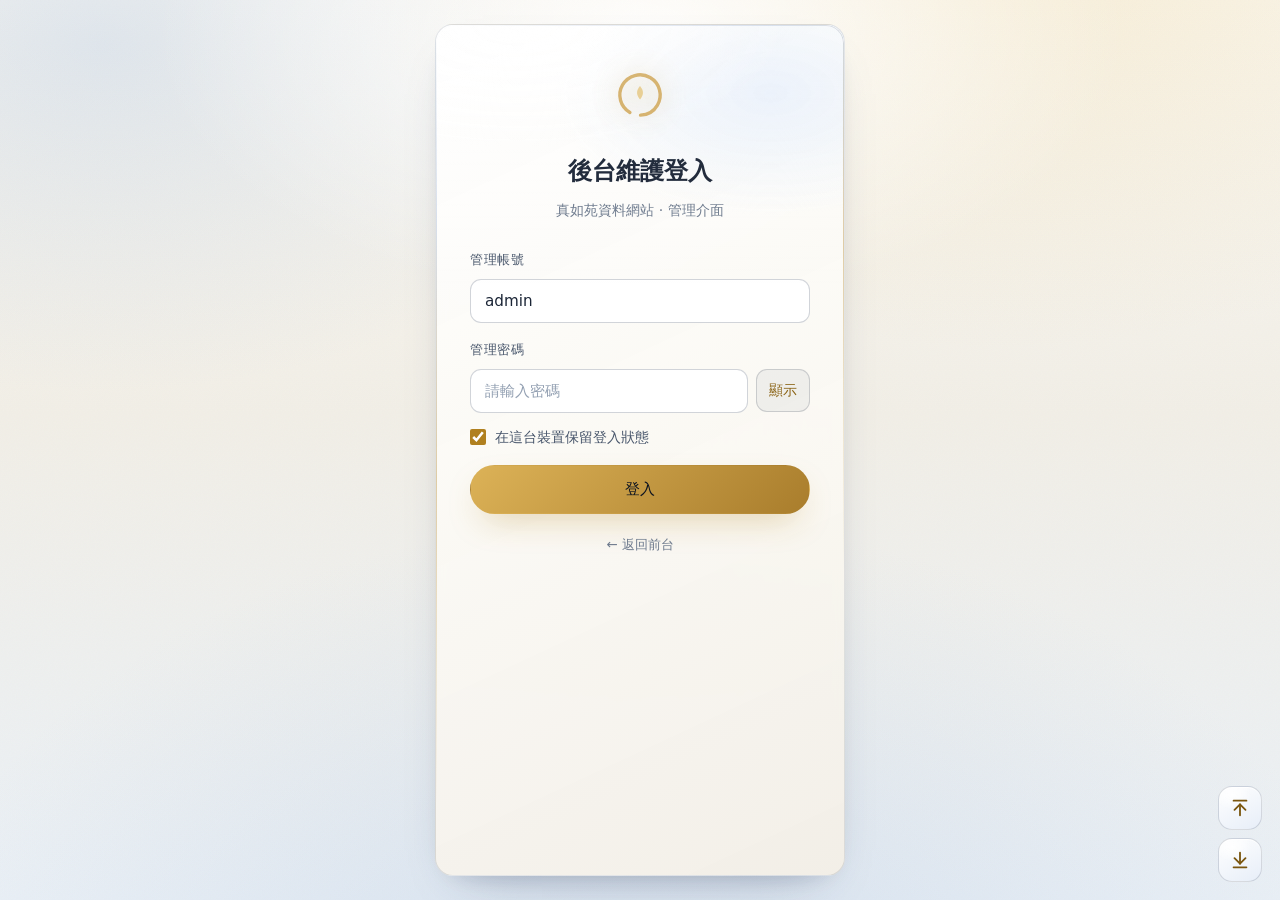
==== admin.html @ a1603145 "Add files via upload" ====
<!DOCTYPE html>
<html lang="zh-Hant">
<head>
  <meta charset="UTF-8" />
  <meta name="viewport" content="width=device-width, initial-scale=1.0" />
  <title>後台維護｜真如苑資料網站</title>
  <meta name="theme-color" content="#0d1728" />
  <meta name="color-scheme" content="dark" />
  <meta name="referrer" content="strict-origin-when-cross-origin" />
  <link rel="stylesheet" href="assets/css/style.css?v=140" />
  <link rel="stylesheet" href="assets/css/admin.css?v=40" />
  <script src="assets/js/theme.js?v=3"></script>
  <script src="assets/js/scroll-top.js?v=1" data-keep-hash></script>
  <link rel="icon" href="data:image/svg+xml,%3Csvg xmlns='http://www.w3.org/2000/svg' viewBox='0 0 100 100'%3E%3Ccircle cx='50' cy='50' r='38' fill='none' stroke='%23d4af68' stroke-width='7' stroke-linecap='round' stroke-dasharray='220 40'/%3E%3C/svg%3E" />
</head>
<body class="admin-body admin-auth-pending">
  <div class="bg-aura"></div>
  <div class="bg-grain"></div>

  <!-- 登入畫面 -->
  <div class="login-wrap" id="loginView">
    <div class="card login-card">
      <svg class="mark" viewBox="0 0 100 100"><circle cx="50" cy="50" r="36" fill="none" stroke="#d4af68" stroke-width="6" stroke-linecap="round" stroke-dasharray="205 50" transform="rotate(120 50 50)"/><path d="M50 34c-7 8-7 16 0 24 7-8 7-16 0-24z" fill="#e7cd8f"/></svg>
      <h1>後台維護登入</h1>
      <p>真如苑資料網站 · 管理介面</p>
      <div class="alert" id="loginAlert" role="alert" aria-live="polite"></div>
      <form id="loginForm">
        <div class="field">
          <label for="adminAccount">管理帳號</label>
          <input type="text" id="adminAccount" placeholder="請輸入帳號" autocomplete="username" value="admin" required />
        </div>
        <div class="field">
          <label for="pwd">管理密碼</label>
          <div class="password-row">
            <input type="password" id="pwd" placeholder="請輸入密碼" autocomplete="current-password" required />
            <button type="button" class="password-toggle" data-toggle-password="pwd">顯示</button>
          </div>
        </div>
        <label class="remember-row">
          <input type="checkbox" id="rememberLogin" checked />
          <span>在這台裝置保留登入狀態</span>
        </label>
        <button type="submit" class="btn btn-gold full" id="loginBtn">登入</button>
      </form>
      <p style="margin-top:18px;"><a href="index.html" style="color:var(--text-dim);font-size:.84rem;">← 返回前台</a></p>
    </div>
  </div>

  <!-- 後台主體 -->
  <div class="admin-shell" id="adminShell">
    <div class="topbar">
      <div class="container">
        <a class="brand" href="index.html">
          <svg class="mark" width="32" height="32" viewBox="0 0 100 100"><circle cx="50" cy="50" r="36" fill="none" stroke="#d4af68" stroke-width="6" stroke-linecap="round" stroke-dasharray="205 50" transform="rotate(120 50 50)"/></svg>
          <span><b>後台維護</b></span>
        </a>
        <div class="right">
          <span class="pill" id="modePill">已連線</span>
          <button type="button" class="btn btn-ghost btn-sm theme-toggle" id="themeToggleAdmin" data-theme-toggle aria-label="切換日間／夜間模式" title="切換日間／夜間模式">
            <svg class="ic-sun" viewBox="0 0 24 24" aria-hidden="true"><circle cx="12" cy="12" r="4.4"/><path d="M12 2.2v2.6M12 18.8v2.6M2.2 12h2.6M19.2 12h2.6M5.1 5.1l1.9 1.9M17 17l1.9 1.9M18.9 5.1L17 7M7 17l-1.9 1.9"/></svg>
            <svg class="ic-moon" viewBox="0 0 24 24" aria-hidden="true"><path d="M20.4 14.6A8.6 8.6 0 0 1 9.4 3.6a8.8 8.8 0 1 0 11 11z"/></svg>
            <span class="theme-auto-dot" aria-hidden="true"></span><span class="theme-toggle-text">日間模式</span>
          </button>
          <button class="btn btn-ghost btn-sm" id="recalcStatsBtn">重新計算統計</button>
          <button class="btn btn-ghost btn-sm" id="recalcLatestBtn">計算最新上架</button>
          <button class="btn btn-ghost btn-sm" id="pwdBtn">修改密碼</button>
          <a href="index.html" class="btn btn-ghost btn-sm">看前台</a>
          <button class="btn btn-ghost btn-sm" id="logoutBtn">登出</button>
        </div>
      </div>
    </div>

    <div class="container admin-layout">
      <button type="button" class="mobile-tab-toggle" id="mobileTabToggle" aria-controls="tabs" aria-expanded="false">
        <span class="mobile-tab-hamburger" aria-hidden="true"><i></i><i></i><i></i></span>
        <span class="mobile-tab-label">分類選單</span>
        <span class="mobile-tab-current" id="mobileTabCurrent">最新消息</span>
      </button>
      <aside class="side" id="tabs"></aside>
      <main id="panels"></main>
    </div>
  </div>

  <!-- 編輯彈窗 -->
  <div class="modal-mask" id="modalMask" aria-hidden="true">
    <div class="card modal" id="modal" role="dialog" aria-modal="true" aria-labelledby="modalTitle">
      <button type="button" class="modal-close" id="modalClose" aria-label="關閉編輯視窗">×</button>
      <h3 id="modalTitle">編輯</h3>
      <div class="alert" id="modalAlert" role="alert" aria-live="polite"></div>
      <form id="recordForm"><div id="formFields"></div>
        <div class="modal-actions">
          <button type="button" class="btn btn-ghost" id="cancelBtn">取消</button>
          <button type="submit" class="btn btn-gold" id="saveBtn">儲存</button>
        </div>
      </form>
    </div>
  </div>

  <!-- 修改密碼彈窗 -->
  <div class="modal-mask" id="pwdMask" aria-hidden="true">
    <div class="card modal password-modal" role="dialog" aria-modal="true" aria-labelledby="pwdDialogTitle">
      <button type="button" class="modal-close" id="pwdClose" aria-label="關閉修改密碼視窗">×</button>
      <h3 id="pwdDialogTitle">修改管理密碼</h3>
      <div class="alert" id="pwdAlert" role="alert" aria-live="polite"></div>
      <form id="pwdForm">
        <label class="sr-only" for="pwdAccount">管理帳號</label>
        <input class="sr-only" type="text" id="pwdAccount" name="username" autocomplete="username" tabindex="-1" aria-hidden="true" />
        <div class="field">
          <label for="oldPwd">舊密碼</label>
          <div class="password-row">
            <input type="password" id="oldPwd" autocomplete="current-password" required />
            <button type="button" class="password-toggle" data-toggle-password="oldPwd">顯示</button>
          </div>
        </div>
        <div class="field">
          <label for="newPwd">新密碼（至少 8 碼）</label>
          <div class="password-row">
            <input type="password" id="newPwd" autocomplete="new-password" minlength="8" required />
            <button type="button" class="password-toggle" data-toggle-password="newPwd">顯示</button>
          </div>
          <div class="hint">系統只會儲存加密後的密碼，無法反查目前密碼。</div>
        </div>
        <div class="field">
          <label for="confirmPwd">確認新密碼</label>
          <div class="password-row">
            <input type="password" id="confirmPwd" autocomplete="new-password" minlength="8" required />
            <button type="button" class="password-toggle" data-toggle-password="confirmPwd">顯示</button>
          </div>
        </div>
        <div class="modal-actions">
          <button type="button" class="btn btn-ghost" id="pwdCancel">取消</button>
          <button type="submit" class="btn btn-gold">更新密碼</button>
        </div>
      </form>
    </div>
  </div>

  <div class="page-jump" aria-label="頁面快速導覽">
    <button type="button" class="page-jump-btn" id="jumpTop" aria-label="回到最上方">
      <svg viewBox="0 0 24 24" aria-hidden="true"><path d="M6 14l6-6 6 6"/><path d="M12 8v12"/><path d="M5 4h14"/></svg>
    </button>
    <button type="button" class="page-jump-btn" id="jumpBottom" aria-label="前往最下方">
      <svg viewBox="0 0 24 24" aria-hidden="true"><path d="M6 10l6 6 6-6"/><path d="M12 4v12"/><path d="M5 20h14"/></svg>
    </button>
  </div>

  <div class="toast" id="toast" role="status" aria-live="polite"></div>

  <script src="assets/js/config.js?v=6"></script>
  <script src="assets/js/api.js?v=40"></script>
  <script src="assets/js/admin.js?v=66"></script>
</body>
</html>
---- assets/css/style.css ----
/* ============================================================
   真如苑資料網站 — 莊嚴禪意深色主題
   ============================================================ */
:root {
  --ink-900: #0b1220;
  --ink-850: #101a2d;
  --ink-800: #14213a;
  --ink-700: #1b2b49;
  --ink-600: #26395e;
  --line: rgba(225, 188, 104, 0.26);
  --line-soft: rgba(255, 255, 255, 0.18);

  --gold-300: #f3d98f;
  --gold-400: #e2bd61;
  --gold-500: #d3a94d;
  --gold-600: #b78a35;
  --gold-glow: rgba(226, 189, 97, 0.42);

  --text: #f5f7fb;
  --text-soft: #c3ccdc;
  --text-dim: #8e9ab0;

  --radius: 18px;
  --radius-sm: 12px;
  --shadow: 0 24px 62px -28px rgba(0, 0, 0, 0.70), 0 14px 30px -18px rgba(130, 162, 220, 0.52), inset 0 1px 0 rgba(255,255,255,.12);
  --maxw: 96%;

  --serif: 'Noto Serif TC', 'Songti TC', 'PMingLiU', Georgia, serif;
  --sans: 'Noto Sans TC', 'PingFang TC', 'Microsoft JhengHei', system-ui, sans-serif;
}

* { box-sizing: border-box; margin: 0; padding: 0; }
html { scroll-behavior: smooth; scroll-padding-top: 86px; }

.skip-link {
  position: fixed;
  left: 16px;
  top: 12px;
  z-index: 9999;
  transform: translateY(-160%);
  padding: 9px 14px;
  border-radius: 10px;
  color: var(--ink-900);
  background: var(--gold-300);
  font-weight: 700;
}
.skip-link:focus { transform: translateY(0); }

body {
  font-family: var(--sans);
  color: var(--text);
  background: #0d1728;
  line-height: 1.75;
  -webkit-font-smoothing: antialiased;
  overflow-x: hidden;
}
html.modal-open,
html.modal-open body { overflow: hidden; }

html.member-locked main section.block {
  min-height: 260px;
  isolation: isolate;
}
html.member-locked main section.block > .container {
  filter: blur(7px);
  opacity: .38;
  pointer-events: none;
  user-select: none;
}
.member-lock-bar {
  position: absolute;
  left: 50%;
  top: 50%;
  z-index: 9;
  transform: translate(-50%, -50%);
  width: min(620px, calc(100% - 32px));
  min-height: 54px;
  padding: 12px 22px;
  border: 1px solid rgba(255, 244, 190, .92);
  border-radius: 999px;
  color: var(--ink-900);
  background: linear-gradient(135deg, #ffe999, #e6ba48 56%, #f7d46d);
  box-shadow: 0 16px 42px -22px rgba(0,0,0,.88), inset 0 1px 0 rgba(255,255,255,.88);
  cursor: pointer;
  font: inherit;
  font-weight: 800;
  text-align: center;
  letter-spacing: .02em;
  transition: transform .2s ease, box-shadow .2s ease, filter .2s ease;
}
.member-lock-bar:hover { filter: brightness(1.05); transform: translate(-50%, -50%) translateY(-2px); }
.member-lock-bar:focus-visible { outline: 3px solid rgba(255,255,255,.92); outline-offset: 3px; }
.member-lock-bar[hidden] { display: none; }

/* 背景氛圍：深藍墨色 + 金色光暈 */
.bg-aura {
  position: fixed; inset: 0; z-index: -2;
  background:
    radial-gradient(760px 420px at 50% 4%, rgba(255, 255, 255, 0.20), transparent 64%),
    radial-gradient(520px 360px at 30% 18%, rgba(255, 255, 255, 0.12), transparent 68%),
    radial-gradient(560px 360px at 72% 18%, rgba(255, 255, 255, 0.12), transparent 68%),
    radial-gradient(1050px 680px at 78% -8%, rgba(226, 189, 97, 0.24), transparent 62%),
    radial-gradient(880px 560px at 8% 5%, rgba(76, 118, 178, 0.34), transparent 62%),
    radial-gradient(1100px 760px at 50% 115%, rgba(50, 82, 132, 0.34), transparent 68%),
    linear-gradient(180deg, #16243c 0%, #101c30 44%, #111a2b 100%);
}
.bg-grain {
  position: fixed; inset: 0; z-index: -1; opacity: 0.032; pointer-events: none;
  background-image: url("data:image/svg+xml,%3Csvg xmlns='http://www.w3.org/2000/svg' width='120' height='120'%3E%3Cfilter id='n'%3E%3CfeTurbulence type='fractalNoise' baseFrequency='0.85' numOctaves='2'/%3E%3C/filter%3E%3Crect width='100%25' height='100%25' filter='url(%23n)'/%3E%3C/svg%3E");
}

a { color: inherit; text-decoration: none; }
img { max-width: 100%; display: block; }

.container { width: 100%; max-width: var(--maxw); margin: 0 auto; padding: 0 clamp(12px, 1.8vw, 24px); }
.gold { color: var(--gold-400); }
.muted { color: var(--text-soft); }

/* ---------- 導覽列 ---------- */
.nav {
  position: fixed; top: 0; left: 0; right: 0; z-index: 100;
  color: #fff; text-shadow: 0 1px 3px rgba(0,0,0,.4);
  border-bottom: 1px solid rgba(255,255,255,.28);
  background:
    radial-gradient(560px 110px at 18% 0%, rgba(255,255,255,.30), transparent 68%),
    radial-gradient(460px 100px at 82% 0%, rgba(118,168,235,.26), transparent 64%),
    linear-gradient(105deg, #16243c 0%, #30446c 28%, #f2f8ff 52%, #4c76b2 72%, #101c30 100%);
  background-size: 140% 100%, 150% 100%, 260% 100%;
  animation: blueWhiteGlowFlow 16s ease-in-out infinite, blueWhiteGlowPulse 5s ease-in-out infinite;
  transition: box-shadow .3s;
}
.nav.scrolled { box-shadow: 0 14px 34px -20px rgba(0,0,0,.55); }
/* 頂欄下緣的細載入進度條（由 api.js 依實際請求驅動） */
.load-progress {
  position: absolute;
  left: 0; right: 0; bottom: -1px;   /* 疊在 border-bottom 上，貼齊下緣 */
  height: 2px;
  z-index: 5;
  overflow: hidden;
  pointer-events: none;
  opacity: 0;
  transition: opacity .3s ease;
}
.load-progress.is-active { opacity: 1; }
.load-progress-fill {
  display: block;
  width: 0; height: 100%;
  border-radius: 0 2px 2px 0;
  background: linear-gradient(90deg, #c81e2d, #ff3b30 45%, #ff6b4a);
  box-shadow: 0 0 8px rgba(255,59,48,.8);
  transition: width .25s ease;
}
@media (prefers-reduced-motion: reduce) {
  .load-progress-fill { transition: none; }
}
.nav .brand b, .nav .brand small { color: #fff !important; }
.nav .nav-links a { color: #fff; background: rgba(255,255,255,.16); border-color: rgba(255,255,255,.28); }
.nav .nav-links a:hover, .nav .nav-links a:focus-visible, .nav .nav-links a.active {
  color: #fff; background: rgba(255,255,255,.36); border-color: rgba(255,255,255,.75); box-shadow: none;
}
/* 主選單 7 顆按鈕：紅橙黃綠藍靛紫（與 hero 彩虹光圈同色系） */
.nav .nav-links a:nth-child(1) { --c: 255, 64, 64; }   /* 紅 */
.nav .nav-links a:nth-child(2) { --c: 255, 154, 46; }  /* 橙 */
.nav .nav-links a:nth-child(3) { --c: 255, 225, 77; }  /* 黃 */
.nav .nav-links a:nth-child(4) { --c: 62, 212, 104; }  /* 綠 */
.nav .nav-links a:nth-child(5) { --c: 59, 155, 255; }  /* 藍 */
.nav .nav-links a:nth-child(6) { --c: 91, 91, 214; }   /* 靛 */
.nav .nav-links a:nth-child(7) { --c: 180, 94, 240; }  /* 紫 */
.nav .nav-links a:nth-child(-n+7) {
  background: rgba(var(--c), .30);
  border-color: rgba(var(--c), .62);
}
.nav .nav-links a:nth-child(-n+7):hover,
.nav .nav-links a:nth-child(-n+7):focus-visible,
.nav .nav-links a:nth-child(-n+7).active {
  color: #fff;
  background: rgba(var(--c), .48);
  border-color: rgba(var(--c), .95);
  box-shadow: 0 0 14px rgba(var(--c), .85), 0 0 30px rgba(var(--c), .40);
}
.nav .nav-cta { background: rgba(0,0,0,.30) !important; border-color: rgba(255,255,255,.65) !important; }
.member-nav-btn {
  border: 1px solid rgba(255,255,255,.36);
  border-radius: 999px;
  background: rgba(255,255,255,.16);
  color: #fff;
  padding: 9px 13px;
  font: inherit;
  font-size: .9rem;
  cursor: pointer;
}
.member-nav-btn:hover,
.member-nav-btn:focus-visible {
  background: rgba(255,255,255,.36);
  border-color: rgba(255,255,255,.75);
  outline: none;
}
.member-nav-btn.is-logged-in {
  border-color: rgba(182,230,199,.72);
  background: linear-gradient(135deg, rgba(182,230,199,.28), rgba(212,175,104,.16));
  box-shadow: 0 0 18px -10px rgba(182,230,199,.9), inset 0 1px 0 rgba(255,255,255,.18);
}
.nav .hamburger { color: #fff; }
.nav-inner { display: flex; align-items: center; gap: 24px; height: 70px; }
.brand { display: flex; align-items: center; gap: 12px; font-family: var(--serif); }
.brand .mark {
  width: 42px; height: 42px; flex: 0 0 42px;
  object-fit: contain;
  filter: drop-shadow(0 0 10px rgba(231, 205, 143, .28));
}
.brand b { font-size: 1.42rem; letter-spacing: .04em; white-space: nowrap; }
.brand small { display: block; color: var(--text-dim); font-size: .62rem; letter-spacing: .28em; font-family: var(--sans); }
.nav-links { display: flex; gap: 8px; margin-left: auto; align-items: center; }
.nav-links a,
.foot-links a {
  display: inline-flex;
  align-items: center;
  justify-content: center;
  min-height: 38px;
  padding: 8px 16px;
  border: 1px solid transparent;
  border-radius: 999px;
  font-size: .92rem;
  font-weight: 500;
  color: var(--text-soft);
  background: rgba(255, 255, 255, .035);
  position: relative;
  transition: color .25s, background .25s, border-color .25s, box-shadow .25s, transform .2s;
}
.nav-links a:hover,
.nav-links a:focus-visible,
.nav-links a.active,
.foot-links a:hover,
.foot-links a:focus-visible {
  color: var(--gold-300);
  background: rgba(212,175,104,.09);
  border-color: rgba(212,175,104,.58);
  box-shadow: 0 0 0 3px rgba(212,175,104,.10);
}
.nav-links a:hover,
.foot-links a:hover { transform: translateY(-1px); }
.nav-links a:focus-visible,
.foot-links a:focus-visible { outline: none; }
.talk-nav-btn {
  position: fixed;
  left: 18px;
  top: 50%;
  z-index: 95;
  width: 82px;
  height: 82px;
  display: grid;
  place-items: center;
  align-content: center;
  gap: 1px;
  padding: 0;
  border: 1px solid rgba(255,255,255,.28);
  border-radius: 21px;
  color: var(--ink-900);
  background:
    radial-gradient(30px 24px at 30% 18%, rgba(255,255,255,.38), transparent 72%),
    linear-gradient(135deg, var(--gold-300), var(--gold-600));
  box-shadow: 0 18px 42px -24px rgba(0,0,0,.78), 0 0 24px -12px rgba(255,255,255,.72), inset 0 1px 0 rgba(255,255,255,.38);
  font-family: var(--serif);
  font-size: 1.12rem;
  font-weight: 800;
  line-height: 1.1;
  cursor: pointer;
  transform: translateY(-50%);
  transition: transform .2s, box-shadow .2s, border-color .2s;
}
.talk-nav-btn span { display: block; letter-spacing: 0; }
/* 線上法會：桌機放在畫面右側，與「真如音檔」左右對稱 */
.live-nav-btn { left: auto; right: 18px; }
/* 未登入時標示為會員限定 */
.live-nav-btn.is-locked::after {
  content: '🔒';
  position: absolute;
  right: 5px;
  bottom: 4px;
  font-size: .62rem;
  line-height: 1;
  filter: grayscale(1);
  opacity: .78;
}
.talk-nav-btn:hover,
.talk-nav-btn:focus-visible {
  border-color: rgba(255,255,255,.55);
  box-shadow: 0 22px 48px -24px rgba(0,0,0,.82), 0 0 30px -10px rgba(255,255,255,.84), inset 0 1px 0 rgba(255,255,255,.46);
  transform: translateY(-50%) translateY(-1px);
  outline: none;
}
.hamburger {
  position: relative;
  display: none; margin-left: auto;
  width: 48px; height: 48px; padding: 0;
  background:
    radial-gradient(28px 22px at 32% 18%, rgba(255,255,255,.26), transparent 72%),
    linear-gradient(150deg, rgba(52,72,112,.92), rgba(22,34,57,.94));
  border: 1px solid rgba(255,255,255,.28);
  border-radius: 15px; color: var(--gold-300); cursor: pointer;
  display: none; place-items: center;
  box-shadow: 0 12px 30px -18px rgba(0,0,0,.72), inset 0 1px 0 rgba(255,255,255,.20);
  transition: color .2s, background .2s, border-color .2s, box-shadow .2s, transform .2s;
}
.hamburger svg { width: 25px; height: 25px; filter: drop-shadow(0 0 8px rgba(243,217,143,.28)); }
.hamburger:hover,
.hamburger:focus-visible {
  color: #fff4c6;
  border-color: rgba(255,255,255,.42);
  box-shadow: 0 16px 34px -20px rgba(0,0,0,.72), 0 0 22px -10px rgba(255,255,255,.70), inset 0 1px 0 rgba(255,255,255,.28);
  transform: translateY(-1px);
  outline: none;
}
.hamburger.member-logged-in {
  color: #e7ffe9;
  border-color: rgba(182,230,199,.72);
  background:
    radial-gradient(28px 22px at 32% 18%, rgba(255,255,255,.30), transparent 72%),
    linear-gradient(150deg, rgba(74,119,92,.92), rgba(28,49,48,.94));
  box-shadow: 0 16px 34px -20px rgba(0,0,0,.72), 0 0 24px -8px rgba(182,230,199,.90), inset 0 1px 0 rgba(255,255,255,.28);
}
.hamburger.member-logged-in::after {
  content: '';
  position: absolute;
  top: 7px;
  right: 7px;
  width: 9px;
  height: 9px;
  border: 2px solid rgba(20,31,52,.92);
  border-radius: 50%;
  background: #b6e6c7;
  box-shadow: 0 0 12px rgba(182,230,199,.88);
}

/* ---------- Hero ---------- */
.hero {
  position: relative;
  min-height: 100vh;
  padding: 148px 0 72px;
  text-align: center;
  overflow: hidden;
  display: flex;
  align-items: center;
  justify-content: center;
}
.hero::before {
  content: '';
  position: absolute;
  left: 50%;
  top: 52%;
  width: min(1320px, 68vw);
  aspect-ratio: 1600 / 777;
  transform: translate(-50%, -50%);
  background: url("../img/hero-shinnyo-wash.png") center / contain no-repeat;
  border-radius: 999px;
  opacity: .46;
  mix-blend-mode: screen;
  filter: saturate(.75) brightness(1.12);
  -webkit-mask-image: radial-gradient(ellipse at center, #000 0 58%, rgba(0,0,0,.78) 70%, transparent 100%);
  mask-image: radial-gradient(ellipse at center, #000 0 58%, rgba(0,0,0,.78) 70%, transparent 100%);
  pointer-events: none;
  z-index: 0;
}
.hero::after {
  content: '';
  position: absolute;
  left: 50%;
  top: 52%;
  width: min(1320px, 68vw);
  aspect-ratio: 1600 / 777;
  transform: translate(calc(-50% + 10px), calc(-50% + 12px));
  background: url("../img/hero-shinnyo-wash.png") center / contain no-repeat;
  border-radius: 999px;
  opacity: .18;
  mix-blend-mode: multiply;
  filter: saturate(.35) brightness(.62) blur(.6px);
  -webkit-mask-image: radial-gradient(ellipse at center, #000 0 58%, rgba(0,0,0,.72) 70%, transparent 100%);
  mask-image: radial-gradient(ellipse at center, #000 0 58%, rgba(0,0,0,.72) 70%, transparent 100%);
  pointer-events: none;
  z-index: 0;
}
.hero .ensou {
  position: absolute; top: 54%; left: 50%; width: min(900px, 124vw); aspect-ratio: 1;
  transform: translate(-50%, -50%); opacity: .62; z-index: 0; pointer-events: none;
  filter: drop-shadow(0 0 22px rgba(212, 175, 104, .14));
  animation: spin 38s linear infinite;
}
@keyframes spin { to { transform: translate(-50%, -50%) rotate(360deg); } }
@keyframes spinMobileOuter { to { transform: translate(-50%, -50%) rotate(360deg); } }
.hero-content { position: relative; z-index: 3; }
.eyebrow {
  display: inline-flex; align-items: center; gap: 10px; font-size: .78rem; letter-spacing: .34em;
  color: var(--gold-300); text-transform: uppercase; margin-bottom: 18px;
  padding: 7px 16px; border: 1px solid var(--line); border-radius: 999px;
  background: rgba(212,175,104,.05);
}
.eyebrow::before, .eyebrow::after { content: ''; width: 22px; height: 1px; background: var(--gold-600); }
/* 日月星辰四小圖（取自苑內版畫圖樣） */
.motif-row {
  display: flex;
  align-items: center;
  justify-content: center;
  gap: clamp(14px, 2vw, 26px);
  margin: 4px 0 16px;
}
.motif {
  width: clamp(36px, 3.6vw, 50px);
  height: auto;
  display: block;
  filter: drop-shadow(0 2px 5px rgba(0, 0, 0, .35));
  animation: motifFloat 5.2s ease-in-out infinite;
}
.motif:nth-child(2) { animation-delay: .5s; }
.motif:nth-child(3) { animation-delay: 1s; }
.motif:nth-child(4) { animation-delay: 1.5s; }
@keyframes motifFloat {
  0%, 100% { transform: translateY(0); }
  50% { transform: translateY(-4px); }
}
/* 深色底下深藍星星會糊掉，補一圈淡光暈 */
html:not([data-theme="light"]) .motif {
  filter: drop-shadow(0 0 6px rgba(255, 255, 255, .55)) drop-shadow(0 2px 5px rgba(0, 0, 0, .45));
}
@media (max-width: 860px) {
  .motif-row { gap: 14px; margin: 0 0 10px; }
}

.hero h1 {
  font-family: var(--serif); font-weight: 600; line-height: 1.18;
  font-size: clamp(2.9rem, 7.6vw, 5.8rem); letter-spacing: .03em;
  background: linear-gradient(180deg, #fff 10%, var(--gold-300) 130%);
  -webkit-background-clip: text; background-clip: text; color: transparent;
}
.hero p.lead { max-width: 640px; margin: 16px auto 0; color: var(--text-soft); font-size: 1.08rem; }
.hero-actions { margin-top: 28px; display: flex; gap: 14px; justify-content: center; flex-wrap: wrap; }
.sr-only {
  position: absolute;
  width: 1px;
  height: 1px;
  padding: 0;
  margin: -1px;
  overflow: hidden;
  clip: rect(0, 0, 0, 0);
  white-space: nowrap;
  border: 0;
}
.hero-search {
  width: min(460px, 92%);
  margin: 30px auto 0;
  display: flex;
  align-items: center;
  gap: 10px;
  padding: 8px;
  border: 1px solid rgba(212,175,104,.32);
  border-radius: 999px;
  background: rgba(8, 13, 25, .66);
  box-shadow: 0 18px 48px -28px rgba(0,0,0,.9), inset 0 1px 0 rgba(255,255,255,.04);
  backdrop-filter: blur(10px);
}
.hero-search:focus-within {
  border-color: rgba(212,175,104,.72);
  box-shadow: 0 0 0 4px rgba(212,175,104,.12), 0 18px 48px -28px rgba(0,0,0,.9);
}
.hero-search input {
  min-width: 0;
  flex: 1;
  height: 44px;
  border: 0;
  outline: 0;
  background: transparent;
  color: var(--text);
  font: inherit;
  padding: 0 12px 0 18px;
}
.hero-search input::placeholder { color: var(--text-dim); }
.hero-search button {
  width: 44px;
  height: 44px;
  border: 1px solid rgba(212,175,104,.45);
  border-radius: 50%;
  display: grid;
  place-items: center;
  cursor: pointer;
  color: var(--ink-900);
  background: linear-gradient(135deg, var(--gold-400), var(--gold-600));
  transition: transform .2s, box-shadow .25s;
}
.hero-search button:hover,
.hero-search button:focus-visible {
  transform: translateY(-1px);
  box-shadow: 0 10px 28px -16px var(--gold-glow);
  outline: none;
}
.hero-search svg { width: 19px; height: 19px; }

.btn {
  display: inline-flex; align-items: center; gap: 9px; cursor: pointer;
  padding: 13px 26px; border-radius: 999px; font-size: .96rem; font-weight: 500;
  border: 1px solid transparent; transition: transform .2s, box-shadow .3s, background .25s, color .25s;
}
.btn:hover { transform: translateY(-2px); }
.btn-gold {
  background: linear-gradient(135deg, var(--gold-400), var(--gold-600));
  color: var(--ink-900); box-shadow: 0 14px 34px -12px var(--gold-glow);
}
.btn-gold:hover { box-shadow: 0 18px 44px -10px var(--gold-glow); }
.btn-ghost { border-color: var(--line); color: var(--text); background: rgba(255,255,255,.02); }
.btn-ghost:hover { border-color: var(--gold-500); color: var(--gold-300); }

.search-popover {
  position: fixed;
  inset: 0;
  z-index: 180;
  display: grid;
  place-items: start center;
  padding: 92px 18px 24px;
  background: rgba(3, 6, 13, .48);
  backdrop-filter: blur(8px);
}
.search-popover[hidden] { display: none !important; }
.search-panel {
  width: min(760px, 100%);
  max-height: min(70vh, 680px);
  overflow: hidden;
  border: 1px solid rgba(212,175,104,.26);
  border-radius: 18px;
  background: rgba(10, 16, 32, .96);
  box-shadow: 0 30px 80px -32px rgba(0,0,0,.95);
}
.search-panel-head {
  display: flex;
  align-items: center;
  justify-content: space-between;
  gap: 16px;
  padding: 16px 18px;
  border-bottom: 1px solid var(--line-soft);
}
.search-panel-head b {
  font-family: var(--serif);
  color: var(--gold-300);
  font-size: 1.12rem;
}
.search-panel-head button {
  width: 34px;
  height: 34px;
  border: 1px solid var(--line-soft);
  border-radius: 50%;
  background: rgba(255,255,255,.03);
  color: var(--text-soft);
  cursor: pointer;
  font-size: 1.4rem;
  line-height: 1;
}
.search-panel-head button:hover,
.search-panel-head button:focus-visible {
  color: var(--gold-300);
  border-color: var(--gold-600);
  outline: none;
}
.search-results {
  max-height: calc(min(70vh, 680px) - 67px);
  overflow: auto;
  padding: 12px;
}
.search-result {
  display: block;
  padding: 14px 16px;
  border: 1px solid transparent;
  border-radius: 12px;
  color: inherit;
}
.search-result:hover,
.search-result:focus-visible {
  border-color: rgba(212,175,104,.45);
  background: rgba(212,175,104,.07);
  outline: none;
}
.search-result + .search-result { margin-top: 8px; }
.search-result .type {
  display: inline-flex;
  margin-bottom: 4px;
  color: var(--gold-300);
  font-size: .72rem;
  letter-spacing: .16em;
}
.search-result b { display: block; color: var(--text); font-size: 1rem; }
.search-result p { color: var(--text-soft); font-size: .88rem; margin-top: 4px; line-height: 1.55; }
.search-empty { color: var(--text-soft); text-align: center; padding: 34px 18px; }

/* 統計列 */
.stats { display: flex; gap: 30px; justify-content: center; flex-wrap: wrap; margin-top: 38px; }
.stat { text-align: center; }
.stat b { font-family: var(--serif); font-size: 2.1rem; color: var(--gold-300); display: block; line-height: 1; }
.stat span { font-size: .82rem; color: var(--text-dim); letter-spacing: .12em; }

.hero-features {
  position: absolute;
  inset: 0;
  z-index: 3;
  pointer-events: none;
}
.hero-feature {
  position: absolute;
  width: clamp(320px, 20vw, 390px);
  min-height: 146px;
  padding: 22px 24px;
  border: 1px solid rgba(255,255,255,.42);
  border-radius: 18px;
  background:
    radial-gradient(260px 140px at 18% 0%, rgba(255,255,255,.38), transparent 68%),
    radial-gradient(220px 120px at 88% 12%, rgba(242,210,126,.34), transparent 72%),
    linear-gradient(125deg, rgba(226,189,97,.30), transparent 34%),
    linear-gradient(135deg, rgba(69,101,160,.94), rgba(24,40,72,.96) 48%, rgba(126,94,38,.68) 100%);
  background-size: 100% 100%, 100% 100%, 220% 220%, 220% 220%;
  box-shadow:
    0 28px 68px -28px rgba(0, 0, 0, .94),
    0 0 34px -10px rgba(255,255,255,.72),
    0 0 30px -8px rgba(226,189,97,.58),
    inset 0 1px 0 rgba(255,255,255,.34);
  backdrop-filter: blur(10px);
  display: flex;
  flex-direction: column;
  justify-content: center;
  gap: 4px;
  text-align: left;
  pointer-events: auto;
  overflow: hidden;
  transition: transform .28s, border-color .28s, box-shadow .28s, background-position .7s;
  animation: featureGradient 9s ease-in-out infinite alternate;
}
.hero-feature::before {
  content: '';
  position: absolute;
  inset: 0;
  pointer-events: none;
  background:
    linear-gradient(115deg, transparent 0 34%, rgba(255,255,255,.24) 46%, transparent 58%),
    radial-gradient(160px 80px at 86% 18%, rgba(243,217,143,.20), transparent 72%);
  transform: translateX(-120%);
  opacity: .72;
  transition: transform .72s ease;
}
.hero-feature::after {
  content: '';
  position: absolute;
  top: 50%;
  width: clamp(58px, 5vw, 112px);
  height: 1px;
  background: linear-gradient(90deg, transparent, rgba(255,255,255,.78), rgba(226,189,97,.70));
  pointer-events: none;
  box-shadow: 0 0 18px rgba(255,255,255,.42);
}
.hero-feature:hover {
  border-color: rgba(255,255,255,.38);
  transform: translateY(-6px) scale(1.015);
  background-position: 0 0, 100% 50%, 100% 50%;
  box-shadow: 0 28px 70px -34px rgba(0, 0, 0, .9), 0 0 38px -16px rgba(255,255,255,.78), 0 0 32px -14px rgba(226,189,97,.55), inset 0 1px 0 rgba(255,255,255,.24);
}
.hero-feature:hover::before { transform: translateX(120%); }
.hero-feature > * { position: relative; z-index: 1; }
.hero-feature .mini-kicker {
  color: #ffe3a0;
  font-size: .68rem;
  letter-spacing: .24em;
  text-shadow: 0 0 12px rgba(226,189,97,.46);
}
.hero-feature b {
  color: #fff;
  font-family: var(--serif);
  font-size: 1.22rem;
  text-shadow: 0 2px 12px rgba(0,0,0,.34), 0 0 18px rgba(255,255,255,.28);
}
.hero-feature span:last-child {
  color: rgba(242,248,255,.90);
  font-size: .94rem;
  line-height: 1.55;
}
@keyframes featureGradient {
  0% { background-position: 0 0, 0% 50%, 0% 50%; }
  100% { background-position: 0 0, 100% 50%, 100% 50%; }
}
.hero-feature-1 { left: 9.2%; top: 23.5%; }
.hero-feature-2 { right: 9.2%; top: 23.5%; }
.hero-feature-3 { left: 9.2%; bottom: 22%; }
.hero-feature-4 { right: 9.2%; bottom: 22%; }
.hero-feature-1::after,
.hero-feature-3::after {
  left: 100%;
  background: linear-gradient(90deg, rgba(212, 175, 104, .58), transparent);
}
.hero-feature-2::after,
.hero-feature-4::after {
  right: 100%;
}

/* ---------- 區塊 ---------- */
section.block {
  padding: 20px 0;
  position: relative;
  content-visibility: auto;
  contain-intrinsic-size: auto 720px;
}
.feature-grid { grid-template-columns: repeat(auto-fit, minmax(220px, 1fr)); }
#home .section-head.center,
#featureGrid { display: none; }
#home { padding-top: 22px; }
.section-head {
  width: 100%;
  margin-bottom: 16px;
  text-align: center;
  display: flex;
  flex-direction: column;
  align-items: center;
}
.section-head .kicker { color: var(--gold-400); letter-spacing: .28em; font-size: .76rem; text-transform: uppercase; }
.section-head h2 {
  font-family: var(--serif); font-weight: 600; font-size: clamp(1.7rem, 3.6vw, 2.6rem);
  margin-top: 8px; letter-spacing: .03em;
}
.section-head h2,
.section-head p { max-width: 760px; }
.section-head p { color: var(--text-soft); margin: 8px auto 0; max-width: 620px; }
.section-head.center { text-align: center; }
.section-head.center p { margin-left: auto; margin-right: auto; }

/* 玻璃卡片通用 */
.card {
  position: relative;
  background:
    radial-gradient(420px 190px at 20% 0%, rgba(255,255,255,.22), transparent 62%),
    radial-gradient(320px 180px at 82% 8%, rgba(255,255,255,.12), transparent 66%),
    linear-gradient(155deg, rgba(58, 80, 126, .82), rgba(24, 39, 66, .84) 58%, rgba(17, 29, 50, .90));
  border: 1px solid rgba(255,255,255,.22); border-radius: var(--radius); padding: 22px;
  box-shadow: var(--shadow); backdrop-filter: blur(6px);
  transition: transform .3s, border-color .3s, box-shadow .3s;
  overflow: hidden;
  height: 100%;
  min-height: 220px;
}
.card::before {
  content: ''; position: absolute; inset: 0; border-radius: inherit; padding: 1px;
  background: linear-gradient(150deg, rgba(255,255,255,.78), rgba(255,255,255,.30) 18%, rgba(226,189,97,.50) 42%, transparent 72%);
  -webkit-mask: linear-gradient(#000 0 0) content-box, linear-gradient(#000 0 0);
  -webkit-mask-composite: xor; mask-composite: exclude; opacity: .9; transition: opacity .3s;
  pointer-events: none; /* 裝飾邊框不可攔截點擊，否則卡片內的輸入框會無法輸入 */
}
.card::after {
  content: '';
  position: absolute;
  inset: 1px;
  border-radius: inherit;
  pointer-events: none;
  background:
    linear-gradient(180deg, rgba(255,255,255,.18), transparent 32%),
    radial-gradient(320px 90px at 28% 0%, rgba(255,255,255,.22), transparent 70%);
  opacity: .92;
  z-index: 2;
}
.cafe-card::after {
  background:
    url("../img/coffee-steam.gif") no-repeat calc(100% - 16px) 14px / 44px 44px,
    linear-gradient(180deg, rgba(255,255,255,.18), transparent 32%),
    radial-gradient(320px 90px at 28% 0%, rgba(255,255,255,.22), transparent 70%);
}
.card:hover { transform: translateY(-7px); border-color: rgba(255,255,255,.34); box-shadow: 0 36px 78px -30px rgba(0,0,0,.78), 0 20px 42px -22px rgba(226,189,97,.42), 0 0 34px -18px rgba(255,255,255,.55); }
.card:hover::before { opacity: 1; }
.card > * { position: relative; z-index: 1; }
.line-card-share {
  position: absolute;
  bottom: 12px;
  right: 10px;
  z-index: 5;
  display: inline-grid;
  place-items: center;
  min-width: 42px;
  height: 28px;
  padding: 0 9px;
  border: 1px solid rgba(255,255,255,.34);
  border-radius: 999px;
  background: #06c755;
  color: #fff;
  font-size: .72rem;
  font-weight: 800;
  line-height: 1;
  letter-spacing: 0;
  cursor: pointer;
  box-shadow: 0 10px 24px -14px rgba(0,0,0,.75);
  transition: transform .2s, filter .2s, box-shadow .2s;
}
.latest-badge + .line-card-share { bottom: 12px; }
.line-card-share:hover,
.line-card-share:focus-visible {
  transform: translateY(-1px);
  filter: brightness(1.06);
  outline: 2px solid rgba(255,255,255,.72);
  outline-offset: 2px;
  box-shadow: 0 14px 30px -16px rgba(0,0,0,.82);
}
.latest-badge {
  position: absolute;
  top: 10px;
  right: 10px;
  z-index: 4;
  padding: 4px 8px;
  border: 1px solid rgba(255,255,255,.34);
  border-radius: 999px;
  background: linear-gradient(135deg, rgba(255,238,181,.98), rgba(209,159,66,.94));
  color: #1d2638;
  box-shadow: 0 8px 20px -12px rgba(0,0,0,.65), 0 0 18px rgba(226,189,97,.32);
  font-size: .68rem;
  font-weight: 700;
  line-height: 1;
  white-space: nowrap;
  pointer-events: none;
}
.paper .latest-badge,
.dharma-item .latest-badge {
  top: 12px;
  right: 12px;
}
.cafe-card .ep { padding-right: 48px; }

.grid {
  display: grid;
  gap: 16px;
  width: 100%;
  align-items: stretch;
  grid-auto-rows: 1fr;
  position: relative;
}
.grid.can-swipe-prev::before,
.grid.can-swipe-next::after,
.talk-list.can-swipe-prev::before,
.talk-list.can-swipe-next::after {
  position: absolute;
  top: 50%;
  z-index: 3;
  min-width: 42px;
  height: 24px;
  display: inline-flex;
  align-items: center;
  justify-content: center;
  border: 1px solid rgba(255,255,255,.18);
  border-radius: 999px;
  background: rgba(8,17,34,.62);
  box-shadow: 0 8px 22px rgba(0,0,0,.22);
  color: var(--gold-300);
  font-size: 1rem;
  line-height: 1;
  letter-spacing: 2px;
  pointer-events: none;
  transform: translateY(-50%);
  animation: swipeHint 1.8s ease-in-out infinite;
}
.grid.can-swipe-prev::before,
.talk-list.can-swipe-prev::before {
  content: "<<";
  left: 14px;
}
.grid.can-swipe-next::after,
.talk-list.can-swipe-next::after {
  content: ">>";
  right: 14px;
}
.talk-list.can-swipe-prev::before,
.talk-list.can-swipe-next::after { display: none; }
.grid.slide-next > .card,
.grid.slide-next > .grid-spacer { animation: cardPageNext .32s ease-out both; }
.grid.slide-prev > .card,
.grid.slide-prev > .grid-spacer { animation: cardPagePrev .32s ease-out both; }
.grid.slide-next > .card:nth-child(2),
.grid.slide-prev > .card:nth-child(2) { animation-delay: .035s; }
.grid.slide-next > .card:nth-child(3),
.grid.slide-prev > .card:nth-child(3) { animation-delay: .07s; }
.grid.slide-next > .card:nth-child(4),
.grid.slide-prev > .card:nth-child(4) { animation-delay: .105s; }
.grid-spacer {
  visibility: hidden;
  min-height: 1px;
}
.grid.cols-8 { grid-template-columns: repeat(8, 1fr); }
.grid.cols-5 { grid-template-columns: repeat(5, 1fr); }
.grid.cols-4 { grid-template-columns: repeat(4, 1fr); }
.grid.cols-3 { grid-template-columns: repeat(3, 1fr); }
.grid.cols-2 { grid-template-columns: repeat(2, 1fr); }
.compact-head { margin-top: 0; }

/* 特色（首頁四大區） */
.feature .ic {
  width: 50px; height: 50px; border-radius: 14px; display: grid; place-items: center;
  background: rgba(212,175,104,.1); border: 1px solid var(--line); margin-bottom: 18px;
}
.feature .ic svg { width: 26px; height: 26px; stroke: var(--gold-300); fill: none; stroke-width: 1.6; }
.feature h3 { font-family: var(--serif); font-size: 1.22rem; margin-bottom: 8px; }
.feature p { color: var(--text-soft); font-size: .94rem; }
.feature .more { margin-top: 16px; color: var(--gold-300); font-size: .88rem; display: inline-flex; gap: 6px; align-items: center; }
.feature:hover .more { gap: 11px; }
.feature .more { transition: gap .25s; }

.annual-focus {
  margin: 0 0 24px;
  min-height: 0;
  padding: clamp(22px, 3vw, 34px);
}
.annual-focus .section-head { margin-bottom: 18px; }
.annual-grid {
  display: grid;
  grid-template-columns: repeat(3, minmax(0, 1fr));
  gap: 16px;
}
.annual-panel {
  min-height: 150px;
  padding: 18px 20px;
  border: 1px solid var(--line-soft);
  border-radius: var(--radius-sm);
  background: rgba(8, 13, 25, .28);
}
.annual-panel .mini-kicker {
  display: block;
  color: var(--gold-400);
  font-size: .7rem;
  letter-spacing: .22em;
  margin-bottom: 8px;
}
.annual-panel h3 {
  font-family: var(--serif);
  font-size: 1.22rem;
  margin-bottom: 8px;
}
.annual-panel p,
.annual-panel ol {
  color: var(--text-soft);
  font-size: .96rem;
  line-height: 1.85;
}
.annual-panel ol {
  padding-left: 1.25em;
}
.annual-panel li + li { margin-top: 4px; }

/* 最新消息 */
.news-item { display: flex; gap: 20px; align-items: flex-start; }
.news-date {
  flex: 0 0 64px; text-align: center; font-family: var(--serif);
  border-right: 1px solid var(--line); padding-right: 18px;
}
.news-date b { display: block; font-size: 1.5rem; color: var(--gold-300); line-height: 1; }
.news-date span { font-size: .72rem; color: var(--text-dim); }
.news-body h3 { font-size: 1.08rem; margin-bottom: 6px; }
.news-body p { color: var(--text-soft); font-size: .92rem; }
.news-card-image {
  position: relative;
  width: 100%;
  aspect-ratio: 16 / 9;
  margin-bottom: 16px;
  overflow: hidden;
  border: 1px solid rgba(255,255,255,.18);
  border-radius: 13px;
  background: linear-gradient(135deg, rgba(212,175,104,.12), rgba(255,255,255,.05));
  display: grid;
  place-items: center;
}
.news-card-image img {
  width: 100%;
  height: 100%;
  display: block;
  object-fit: cover;
}
.news-card-image img[hidden] { display: none; }
.news-card-image span {
  color: var(--text-dim);
  font-size: .76rem;
}
.news-card-image.is-error {
  aspect-ratio: auto;
  min-height: 52px;
}
/* Podcast */
.pod { display: flex; flex-direction: column; }
.pod,
.card.stack,
.dharma-item { min-height: 220px; }
.pod .ep { color: var(--gold-400); font-weight: 600; letter-spacing: .1em; font-size: .8rem; }
.pod h3 { font-family: var(--serif); font-size: 1.18rem; margin: 8px 0; }
.pod .meta { color: var(--text-dim); font-size: .82rem; margin-bottom: 10px; }
.pod .play { margin-top: auto; padding-top: 14px; display: inline-flex; align-items: center; gap: 9px; color: var(--gold-300); font-size: .9rem; }
.pod .play .pbtn { width: 34px; height: 34px; border-radius: 50%; display: grid; place-items: center; background: rgba(212,175,104,.12); border: 1px solid var(--line); }
.pod .play svg { width: 14px; height: 14px; fill: var(--gold-300); }

/* 行事曆 */
.calendar-tabs,
.dharma-tabs {
  width: min(100%, 460px);
  margin: 0 auto 18px;
  padding: 5px;
  display: grid;
  grid-template-columns: repeat(2, minmax(0, 1fr));
  gap: 5px;
  border: 1px solid rgba(255,255,255,.18);
  border-radius: 14px;
  background: rgba(12,24,43,.68);
  box-shadow: inset 0 1px 0 rgba(255,255,255,.07);
}
.calendar-tabs button,
.dharma-tabs button {
  min-height: 44px;
  padding: 9px 14px;
  border: 1px solid transparent;
  border-radius: 10px;
  background: transparent;
  color: var(--text-soft);
  font: inherit;
  font-weight: 650;
  cursor: pointer;
  transition: color .2s, background .2s, border-color .2s, box-shadow .2s;
}
.calendar-tabs button:hover,
.calendar-tabs button:focus-visible,
.dharma-tabs button:hover,
.dharma-tabs button:focus-visible {
  color: var(--gold-300);
  border-color: rgba(212,175,104,.34);
  outline: none;
}
.calendar-tabs button[aria-selected="true"],
.dharma-tabs button[aria-selected="true"] {
  color: #fff4cf;
  border-color: rgba(212,175,104,.5);
  background: linear-gradient(145deg, rgba(212,175,104,.24), rgba(212,175,104,.1));
  box-shadow: 0 8px 22px -14px rgba(226,189,97,.72), inset 0 1px 0 rgba(255,255,255,.12);
}
.calendar-panel,
.dharma-panel { width: 100%; }
.calendar-panel[hidden],
.dharma-panel[hidden] { display: none; }
.cal-item { display: flex; align-items: center; gap: 18px; }
.cal-chip {
  flex: 0 0 70px; height: 70px; border-radius: 14px; display: grid; place-items: center; text-align: center;
  background: linear-gradient(160deg, rgba(243,217,143,.24), rgba(226,189,97,.08));
  border: 1px solid var(--line); font-family: var(--serif);
}
.cal-chip b { font-size: 1.5rem; color: var(--gold-300); line-height: 1; }
.cal-chip span { font-size: .68rem; color: var(--text-soft); }
.cal-info h3 { font-size: 1.06rem; }
.cal-info .where { color: var(--text-dim); font-size: .85rem; margin-top: 3px; display: flex; gap: 8px; flex-wrap: wrap; }
.tag {
  font-size: .68rem; color: var(--gold-300); background: rgba(212,175,104,.1);
  border: 1px solid var(--line); border-radius: 999px; padding: 1px 10px;
}

/* 親苑時報 */
.paper { display: flex; flex-direction: column; }
.paper { min-height: 100%; }
.iya-item .muted.small { margin: 8px 0 12px; }
.paper .cover {
  aspect-ratio: 3/4; border-radius: var(--radius-sm); margin-bottom: 16px; overflow: hidden;
  background: linear-gradient(160deg, #30446c, #172641);
  display: grid; place-items: center; border: 1px solid rgba(255,255,255,.14); position: relative;
  container-type: inline-size;
  box-shadow: inset 0 1px 0 rgba(255,255,255,.10), 0 14px 24px -18px rgba(0,0,0,.75);
}
.paper .cover img { width: 100%; height: 100%; object-fit: contain; background: #fff; }
.paper .cover img + .ph { display: none; }
.paper .cover.no-thumb .ph { display: block; }
.paper .cover.no-thumb {
  background: linear-gradient(180deg, #fbfaf6, #ebe3d6);
}
.paper .cover .ph { font-family: var(--serif); color: var(--gold-400); text-align: center; padding: 16px; }
.paper .cover .ph b { font-size: 1.8rem; display: block; }
.paper .cover .news-ph {
  position: absolute;
  inset: 0;
  width: auto;
  height: auto;
  border-radius: inherit;
  padding: clamp(20px, 8%, 30px);
  display: flex;
  flex-direction: column;
  justify-content: center;
  align-items: flex-start;
  overflow: hidden;
  color: #172033;
  background:
    linear-gradient(90deg, rgba(231,205,143,.86) 0 30%, transparent 30%),
    linear-gradient(180deg, #fffdf8, #efe8da);
  box-shadow: none;
}
.paper .cover .news-ph::before,
.paper .cover .news-ph::after {
  content: '';
  position: absolute;
  background: rgba(34, 146, 170, .22);
}
.paper .cover .news-ph::before { right: 14px; top: 14px; width: 34%; height: 28%; border-radius: 4px; }
.paper .cover .news-ph::after { left: 9%; bottom: 25%; width: 44%; height: 26%; border-radius: 4px; background: rgba(212, 117, 70, .25); }
.paper .cover .news-ph-strip {
  position: absolute;
  right: 8%;
  bottom: 8%;
  width: 28%;
  height: 34%;
  border-radius: 4px;
  background: rgba(86, 117, 72, .25);
}
.paper .cover .news-ph-title {
  position: relative;
  z-index: 1;
  color: #222b3d;
  font-size: clamp(1.65rem, 10.2cqw, 2.65rem);
  line-height: 1.18;
  letter-spacing: 0;
  text-align: left;
}
.paper .cover .news-ph-mark {
  position: relative;
  z-index: 1;
  margin-top: 10px;
  color: #c8a45c;
  font-family: var(--sans);
  font-size: .58rem;
  letter-spacing: .22em;
}
.paper .cover .news-ph b {
  position: absolute;
  right: 9%;
  bottom: 20%;
  z-index: 1;
  color: #d4af68;
  font-size: clamp(1.08rem, 5.2cqw, 1.5rem);
  line-height: 1;
}
.paper .cover .news-ph em {
  position: absolute;
  right: 9%;
  bottom: 8%;
  z-index: 1;
  color: #d4af68;
  font-style: normal;
  font-size: clamp(2.35rem, 10.5cqw, 3.25rem);
  line-height: 1;
}
.paper h3 {
  font-size: .98rem;
  white-space: nowrap;
  overflow: hidden;
  text-overflow: ellipsis;
}
.paper .issue { color: var(--text-dim); font-size: .8rem; margin-top: 3px; }

/* 瑞聲法語 */
.dharma-item { position: relative; padding-left: 22px; }
.dharma-item::before {
  display: none;
}
.dharma-cover {
  aspect-ratio: 16/10;
  border-radius: var(--radius-sm);
  margin: 0 0 16px -4px;
  overflow: hidden;
  background: linear-gradient(160deg, #30446c, #172641);
  display: grid;
  place-items: center;
  border: 1px solid rgba(255,255,255,.14);
  box-shadow: inset 0 1px 0 rgba(255,255,255,.10), 0 14px 24px -18px rgba(0,0,0,.75);
}
.dharma-cover img { width: 100%; height: 100%; object-fit: contain; background: #fff; }
.dharma-cover img + .ph { display: none; }
.dharma-cover.no-thumb .ph { display: block; }
.dharma-cover .ph { font-family: var(--serif); color: var(--gold-400); text-align: center; padding: 16px; }
.dharma-cover .ph b { display: block; font-size: 1.1rem; }
.dharma-cover .ph span { display: block; color: var(--text-soft); font-size: .82rem; margin-top: 4px; }
.dharma-item .cat { color: var(--gold-400); font-size: .76rem; letter-spacing: .12em; }
.dharma-item h3 { font-family: var(--serif); font-size: 1.2rem; margin: 6px 0 10px; }
.dharma-item p { color: var(--text-soft); font-size: .95rem; }
.dharma-item .date { color: var(--text-dim); font-size: .8rem; margin-top: auto; padding-top: 14px; }
.dharma-item .dharma-read {
  margin-top: 6px;
  padding-top: 0;
  font-weight: 600;
}

.tool-card {
  display: flex;
  flex-direction: column;
  justify-content: center;
  min-height: 190px;
}
.tool-card::after {
  background:
    url("../img/ferris-wheel.gif") no-repeat calc(100% - 14px) 12px / 46px 46px,
    linear-gradient(180deg, rgba(255,255,255,.18), transparent 32%),
    radial-gradient(320px 90px at 28% 0%, rgba(255,255,255,.22), transparent 70%);
}
.tool-card .tool-mark { margin-right: 48px; }
.tool-card .tool-mark {
  width: 44px;
  height: 44px;
  border-radius: 12px;
  display: grid;
  place-items: center;
  margin-bottom: 16px;
  color: var(--ink-900);
  background: linear-gradient(135deg, var(--gold-300), var(--gold-600));
  font-weight: 700;
}
.tool-card .latest-badge {
  position: static;
  align-self: flex-start;
  margin: -8px 0 12px;
}
.tool-card h3 {
  font-family: var(--serif);
  font-size: 1.16rem;
  margin-bottom: 8px;
}
.tool-card .more-link { margin-top: auto; padding-top: 14px; }

/* 連結列 / CTA */
/* 頁尾 */
footer.site {
  padding: 16px 0; margin-top: 4px;
  color: #fff;
  text-shadow: 0 1px 3px rgba(0,0,0,.62);
  background:
    radial-gradient(520px 120px at 18% 0%, rgba(255,255,255,.28), transparent 68%),
    radial-gradient(460px 110px at 82% 0%, rgba(118,168,235,.24), transparent 64%),
    linear-gradient(105deg, #16243c 0%, #30446c 28%, #f2f8ff 52%, #4c76b2 72%, #101c30 100%);
  background-size: 140% 100%, 150% 100%, 260% 100%;
  animation: blueWhiteGlowFlow 16s ease-in-out infinite, blueWhiteGlowPulse 5s ease-in-out infinite;
}
footer.site .foot-brand,
footer.site .foot-brand span,
footer.site .foot-brand small { color: #fff !important; }
.foot-grid { display: flex; justify-content: space-between; align-items: center; gap: 22px; flex-wrap: wrap; }
.foot-brand { font-family: var(--serif); color: var(--text); display: flex; align-items: center; gap: 12px; }
.foot-brand .mark {
  width: 34px;
  height: 34px;
  flex: 0 0 34px;
  object-fit: contain;
  filter: drop-shadow(0 0 8px rgba(231, 205, 143, .22));
}
.foot-links { display: flex; gap: 8px; align-items: center; justify-content: flex-end; flex-wrap: wrap; font-size: .92rem; }
.foot-note {
  width: 100%;
  margin: 16px auto 0;
  font-size: .82rem;
  line-height: 1.7;
  text-align: center;
}
.foot-bottom {
  display: flex; justify-content: center; align-items: center; gap: 6px 20px;
  flex-wrap: wrap; margin-top: 0; font-size: 1rem; color: #fff; font-weight: 600;
}

/* demo 提示 */
.demo-banner {
  appearance: none;
  position: fixed; bottom: 18px; left: 50%; transform: translateX(-50%); z-index: 90;
  padding: 10px 20px; border-radius: 999px; font-size: .8rem; font-weight: 600;
  font-family: var(--sans);
  color: var(--ink-900); border: 1px solid rgba(255,255,255,.72);
  background:
    radial-gradient(90px 38px at 18% 0%, rgba(255,255,255,.96), transparent 72%),
    linear-gradient(110deg, rgba(255,255,255,.92), rgba(255,249,226,.9), rgba(235,248,255,.9), rgba(255,255,255,.94));
  box-shadow: 0 10px 30px -18px rgba(15,23,42,.38), 0 0 26px rgba(255,255,255,.58);
  text-shadow: 0 1px 0 rgba(255,255,255,.92);
  cursor: pointer;
}
.demo-banner b { color: var(--ink-900); }
html.talk-open,
html.talk-open body {
  overflow: hidden;
}
.talk-popover[hidden] { display: none; }
.talk-popover {
  position: fixed;
  inset: 0;
  z-index: 10000;
  display: grid;
  place-items: center;
  padding: 18px;
  isolation: isolate;
}
.talk-backdrop {
  position: absolute;
  inset: 0;
  z-index: 0;
  background: rgba(5, 10, 20, .58);
  backdrop-filter: blur(4px);
}
.talk-panel {
  position: relative;
  z-index: 1;
  width: min(520px, 100%);
  display: flex;
  flex-direction: column;
  height: auto;
  max-height: min(86vh, 760px);
  max-height: min(86dvh, 760px);
  overflow: hidden;
  border: 1px solid rgba(255,255,255,.22);
  border-radius: 18px;
  background:
    radial-gradient(420px 190px at 20% 0%, rgba(255,255,255,.22), transparent 62%),
    linear-gradient(155deg, rgba(58,80,126,.94), rgba(12,21,39,.97));
  box-shadow: 0 34px 84px -36px rgba(0,0,0,.88), inset 0 1px 0 rgba(255,255,255,.18);
}
.talk-head {
  flex: 0 0 auto;
  display: flex;
  justify-content: space-between;
  align-items: center;
  gap: 14px;
  padding: 16px 18px;
  border-bottom: 1px solid rgba(255,255,255,.14);
}
.talk-head b { font-family: var(--serif); font-size: 1.18rem; color: var(--text); }
.talk-head button {
  width: 34px;
  height: 34px;
  border: 1px solid rgba(255,255,255,.22);
  border-radius: 50%;
  background: rgba(255,255,255,.06);
  color: var(--text);
  font-size: 1.4rem;
  line-height: 1;
  cursor: pointer;
}
.talk-list {
  position: relative;
  flex: 0 0 auto;
  display: grid;
  align-content: start;
  gap: 10px;
  min-height: 0;
  max-height: none;
  overflow-x: hidden;
  overflow-y: hidden;
  overscroll-behavior: contain;
  -webkit-overflow-scrolling: touch;
  padding: 18px;
  touch-action: pan-y;
}
.talk-list.slide-next .talk-item { animation: cardPageNext .32s ease-out both; }
.talk-list.slide-prev .talk-item { animation: cardPagePrev .32s ease-out both; }
/* 真如音檔：可直接點選的清單 */
.talk-picker {
  flex: 1 1 auto;
  display: flex;
  flex-direction: column;
  min-height: 0;
  margin: 0 18px 14px;
  overflow: hidden;
  border: 1px solid rgba(255,255,255,.14);
  border-radius: 14px;
  background: rgba(255,255,255,.04);
}
.talk-picker[hidden] { display: none; }
.talk-picker-head {
  flex: 0 0 auto;
  display: flex;
  align-items: center;
  gap: 10px;
  padding: 10px 12px;
  border-bottom: 1px solid rgba(255,255,255,.12);
}
.talk-picker-head input {
  flex: 1 1 auto;
  min-width: 0;
  min-height: 38px;
  padding: 8px 12px;
  border: 1px solid rgba(255,255,255,.16);
  border-radius: 10px;
  background: rgba(9,17,32,.55);
  color: var(--text);
  font: inherit;
  font-size: .9rem;
}
.talk-picker-head input::placeholder { color: var(--text-dim); }
.talk-picker-head input:focus {
  outline: none;
  border-color: var(--gold-500);
  box-shadow: 0 0 0 3px rgba(212,175,104,.14);
}
.talk-picker-count {
  flex: 0 0 auto;
  color: var(--text-dim);
  font-size: .78rem;
  white-space: nowrap;
}
.talk-picker-list {
  flex: 1 1 auto;
  min-height: 0;
  display: grid;
  align-content: start;
  gap: 6px;
  margin: 0;
  padding: 8px;
  list-style: none;
  overflow-y: auto;
  overscroll-behavior: contain;
}
.talk-pick {
  width: 100%;
  display: grid;
  grid-template-columns: 30px minmax(0, 1fr) auto;
  align-items: center;
  gap: 10px;
  padding: 9px 11px;
  border: 1px solid transparent;
  border-radius: 11px;
  background: rgba(255,255,255,.045);
  color: var(--text);
  font: inherit;
  text-align: left;
  cursor: pointer;
  transition: background .2s, border-color .2s, color .2s;
}
.talk-pick:hover,
.talk-pick:focus-visible {
  border-color: rgba(212,175,104,.45);
  background: rgba(212,175,104,.10);
  outline: none;
}
.talk-pick.is-active {
  border-color: rgba(212,175,104,.62);
  background: linear-gradient(145deg, rgba(212,175,104,.26), rgba(212,175,104,.10));
  box-shadow: inset 0 1px 0 rgba(255,255,255,.12);
}
.talk-pick-no {
  font-family: var(--serif);
  font-size: .92rem;
  color: var(--gold-300);
  text-align: center;
}
.talk-pick-body { min-width: 0; display: grid; gap: 2px; }
.talk-pick-body b,
.talk-pick-body small {
  overflow: hidden;
  text-overflow: ellipsis;
  white-space: nowrap;
}
.talk-pick-body b { font-weight: 600; font-size: .94rem; }
.talk-pick-body small { color: var(--text-soft); font-size: .78rem; }
.talk-pick-state {
  color: var(--gold-300);
  font-size: .72rem;
  font-weight: 700;
  white-space: nowrap;
}
.talk-pick-empty {
  padding: 22px 12px;
  color: var(--text-dim);
  text-align: center;
  font-size: .88rem;
}

.talk-pager {
  flex: 0 0 auto;
  display: flex;
  align-items: center;
  justify-content: center;
  gap: 10px;
  padding: 0 18px 16px;
}
.talk-page-btn {
  min-width: 74px;
  height: 34px;
  border: 1px solid rgba(255,255,255,.18);
  border-radius: 10px;
  background: rgba(255,255,255,.075);
  color: var(--text);
  cursor: pointer;
}
.talk-page-btn:disabled {
  opacity: .42;
  cursor: default;
}
.talk-page-info {
  min-width: 44px;
  text-align: center;
  color: var(--text-soft);
  font-size: .88rem;
}
.talk-item {
  display: grid;
  grid-template-columns: 44px minmax(0, 1fr) auto;
  gap: 12px;
  align-items: center;
  padding: 18px;
  border: 1px solid rgba(255,255,255,.14);
  border-radius: 14px;
  background: rgba(255,255,255,.055);
}
.talk-item .line-card-share {
  position: static;
  grid-column: 3;
  grid-row: 1;
  align-self: start;
  justify-self: end;
}
.talk-icon {
  grid-column: 1;
  grid-row: 1;
  width: 44px;
  height: 44px;
  display: grid;
  place-items: center;
  border-radius: 13px;
  color: var(--ink-900);
  background: linear-gradient(135deg, var(--gold-300), var(--gold-600));
  font-weight: 700;
}
.talk-item > div {
  grid-column: 2;
  grid-row: 1;
  display: grid;
  gap: 6px;
  min-width: 0;
}
.talk-item h3 { margin: 0; font-family: var(--serif); font-size: 1.05rem; }
.talk-item p { margin: 0; color: var(--text-soft); font-size: .9rem; line-height: 1.55; }
.talk-item .more-link { margin-top: 8px; }
.talk-item a[target="_blank"] { display: none; }
.talk-audio {
  display: block;
  grid-column: 1 / -1;
  grid-row: 2;
  width: 100%;
  max-width: 528px;
  margin: 12px auto 0;
  border-radius: 999px;
}
.talk-embed {
  display: block;
  width: 100%;
  height: 220px;
  margin-top: 10px;
  border: 1px solid rgba(255,255,255,.16);
  border-radius: 14px;
  background: rgba(0,0,0,.28);
}
.member-popover[hidden] { display: none; }
.member-popover {
  position: fixed;
  inset: 0;
  z-index: 10010;
  display: grid;
  place-items: center;
  padding: 18px;
}
.member-backdrop {
  position: absolute;
  inset: 0;
  background: rgba(5,10,20,.62);
  backdrop-filter: blur(5px);
}
.member-panel {
  position: relative;
  z-index: 1;
  width: min(430px, 100%);
  max-height: calc(100dvh - 36px);
  padding: 26px;
  overflow-y: auto;
  border: 1px solid rgba(255,255,255,.22);
  border-radius: 18px;
  background:
    radial-gradient(420px 190px at 20% 0%, rgba(255,255,255,.22), transparent 62%),
    linear-gradient(155deg, rgba(58,80,126,.96), rgba(12,21,39,.98));
  box-shadow: 0 34px 84px -36px rgba(0,0,0,.88), inset 0 1px 0 rgba(255,255,255,.18);
}
.member-close {
  position: absolute;
  top: 14px;
  right: 14px;
  width: 34px;
  height: 34px;
  border: 1px solid rgba(255,255,255,.22);
  border-radius: 50%;
  background: rgba(255,255,255,.06);
  color: var(--text);
  font-size: 1.35rem;
  line-height: 1;
  cursor: pointer;
}
.member-panel h2 {
  margin: 0 0 8px;
  padding-right: 44px;
  font-family: var(--serif);
  font-size: clamp(1.72rem, 8vw, 2.25rem);
}
.member-current {
  display: flex;
  align-items: center;
  justify-content: space-between;
  gap: 10px;
  margin: 4px 0 12px;
  padding: 10px 12px;
  border: 1px solid rgba(182,230,199,.28);
  border-radius: 12px;
  background: rgba(95,160,124,.12);
  color: #c9f1d7;
  font-weight: 700;
}
.member-current[hidden] { display: none; }
.member-current span {
  min-width: 0;
  overflow-wrap: anywhere;
}
.member-current button {
  flex: 0 0 auto;
  min-height: 34px;
  padding: 0 14px;
  border: 1px solid rgba(255,255,255,.22);
  border-radius: 10px;
  background: rgba(255,255,255,.08);
  color: var(--text);
  font: inherit;
  cursor: pointer;
}
.member-current button:hover,
.member-current button:focus-visible {
  border-color: rgba(212,175,104,.58);
  color: var(--gold-300);
}
.member-note {
  margin: 0 0 12px;
  padding: 10px 12px;
  border: 1px solid rgba(212,175,104,.4);
  border-radius: 12px;
  background: rgba(212,175,104,.1);
  color: var(--gold-300);
  line-height: 1.6;
  white-space: pre-wrap;
  overflow-wrap: anywhere;
}
.member-note[hidden] { display: none; }
.member-note-modal[hidden] { display: none; }
.member-note-modal {
  position: fixed;
  inset: 0;
  z-index: 10020;
  display: grid;
  place-items: center;
  padding: 18px;
}
.member-note-modal-backdrop {
  position: absolute;
  inset: 0;
  background: rgba(5,10,20,.66);
  backdrop-filter: blur(5px);
}
.member-note-modal-panel {
  position: relative;
  z-index: 1;
  width: min(460px, 100%);
  max-height: calc(100dvh - 36px);
  padding: 26px;
  overflow-y: auto;
  border: 1px solid rgba(212,175,104,.45);
  border-radius: 18px;
  background:
    radial-gradient(420px 190px at 20% 0%, rgba(243,217,143,.18), transparent 62%),
    linear-gradient(155deg, rgba(58,80,126,.96), rgba(12,21,39,.98));
  box-shadow: 0 34px 84px -36px rgba(0,0,0,.88), inset 0 1px 0 rgba(255,255,255,.18);
}
.member-note-modal-panel h2 {
  margin: 0 0 14px;
  padding-right: 44px;
  font-family: var(--serif);
  font-size: clamp(1.2rem, 4.5vw, 1.4rem);
  color: var(--gold-300);
}
.member-note-modal-text {
  margin: 0 0 18px;
  color: var(--text);
  font-size: .96rem;
  line-height: 1.7;
  white-space: pre-wrap;
  overflow-wrap: anywhere;
}
.member-note-modal-ok { width: 100%; }
.member-note-label {
  display: block;
  margin: 0 0 6px;
  color: var(--gold-300);
  letter-spacing: .06em;
  font-weight: 700;
  font-size: .84rem;
}
.member-note-text {
  white-space: pre-wrap;
  overflow-wrap: anywhere;
}
.member-note-text + .member-note-label { margin-top: 16px; }
.member-directory {
  display: grid;
  gap: 9px;
  margin: 0 0 14px;
  padding: 12px;
  border: 1px solid rgba(212,175,104,.25);
  border-radius: 12px;
  background: rgba(9,17,32,.26);
}
.member-directory[hidden] { display: none; }
.member-directory-head {
  display: flex;
  align-items: center;
  justify-content: space-between;
  gap: 10px;
  color: var(--gold-300);
}
.member-directory-head span { color: var(--text-dim); font-size: .8rem; }
.member-directory-list { display: grid; gap: 7px; max-height: 230px; overflow-y: auto; }
.member-directory-card {
  display: grid;
  gap: 2px;
  padding: 9px 10px;
  border: 1px solid rgba(255,255,255,.1);
  border-radius: 10px;
  background: rgba(255,255,255,.04);
}
.member-directory-card b { color: var(--text); font-size: .95rem; }
.member-directory-card span { color: var(--text-soft); font-size: .82rem; }
.member-directory-empty { color: var(--text-dim); font-size: .86rem; line-height: 1.5; }
.member-status { margin: 0 0 14px; color: var(--text-soft); line-height: 1.55; font-weight: 600; text-align: center; }
.member-status.ok { color: #b6e6c7; }
.member-status.err { color: #f0b9b9; }
.member-tabs {
  display: grid;
  grid-template-columns: 1fr 1fr;
  gap: 8px;
  width: min(100%, 420px);
  margin: 0 auto 16px;
}
.member-tabs[hidden] { display: none; }
.member-tabs:not(.member-settings-tabs) {
  padding: 5px;
  gap: 5px;
  border: 1px solid rgba(255,255,255,.18);
  border-radius: 14px;
  background: rgba(12,24,43,.68);
  box-shadow: inset 0 1px 0 rgba(255,255,255,.07);
}
.member-tabs button {
  height: 44px;
  border: 1px solid transparent;
  border-radius: 10px;
  background: transparent;
  color: var(--text-soft);
  cursor: pointer;
}
.member-tabs button.active {
  border-color: rgba(212,175,104,.52);
  color: #fff4cf;
  background: linear-gradient(145deg, rgba(212,175,104,.24), rgba(212,175,104,.1));
  box-shadow: 0 8px 22px -14px rgba(226,189,97,.72), inset 0 1px 0 rgba(255,255,255,.12);
}
.member-form { display: none; gap: 12px; }
.member-form.active { display: grid; }
.member-register-notice {
  margin: 0;
  padding: 12px 14px;
  border: 1px solid rgba(212,175,104,.44);
  border-radius: 11px;
  background: rgba(212,175,104,.10);
  color: #ffe5a0;
  font-size: .9rem;
  line-height: 1.65;
  text-align: left;
}
.member-form label {
  display: grid;
  gap: 6px;
  text-align: left;
  color: var(--text-soft);
  font-size: .85rem;
}
.member-form input {
  width: 100%;
  border: 1px solid rgba(255,255,255,.14);
  border-radius: 11px;
  background: rgba(18,31,54,.72);
  color: var(--text);
  min-height: 52px;
  padding: 13px 16px;
  font: inherit;
  font-size: 1.05rem;
}
.member-form input::placeholder { color: rgba(216,226,242,.46); }
.member-form input[readonly] {
  color: var(--text-dim);
  background: rgba(18,31,54,.42);
  cursor: not-allowed;
}
.member-form input:focus {
  outline: none;
  border-color: var(--gold-500);
  box-shadow: 0 0 0 3px rgba(212,175,104,.12);
}
.member-settings-tabs { grid-template-columns: repeat(3, 1fr); }
.member-settings-tabs button { font-size: .92rem; }
.member-form textarea {
  width: 100%;
  min-height: 120px;
  padding: 13px 16px;
  border: 1px solid rgba(255,255,255,.14);
  border-radius: 11px;
  background: rgba(18,31,54,.72);
  color: var(--text);
  font: inherit;
  font-size: 1.05rem;
  line-height: 1.6;
  resize: vertical;
}
.member-form textarea::placeholder { color: rgba(216,226,242,.46); }
.member-form textarea:focus {
  outline: none;
  border-color: var(--gold-500);
  box-shadow: 0 0 0 3px rgba(212,175,104,.12);
}
.member-hint {
  margin-top: -4px;
  color: var(--text-dim);
  font-size: .82rem;
  line-height: 1.45;
}
.member-form .member-submit {
  justify-self: center;
  display: inline-flex;
  align-items: center;
  justify-content: center;
  width: min(240px, 72%);
  min-height: 54px;
  margin-top: 2px;
  padding: 0 32px;
  font-size: 1rem;
  text-align: center;
}
.member-form .member-submit:disabled {
  opacity: .72;
  cursor: wait;
}
.member-form .member-code-request {
  justify-self: stretch;
  min-height: 44px;
}
@media (max-width: 640px) {
  .talk-popover {
    padding: 12px;
    align-items: center;
  }
  .talk-panel {
    width: 100%;
    max-height: calc(100vh - 24px);
    max-height: calc(100dvh - 24px);
  }
  .talk-list {
    padding: 14px;
  }
  .talk-picker { margin: 0 14px 12px; }
  .talk-pager { padding: 0 14px 14px; }
}
@keyframes rainbowFlow {
  0% { background-position: 0% 50%; }
  100% { background-position: 400% 50%; }
}
@keyframes rainbowGlow {
  0%, 100% { box-shadow: 0 8px 26px -6px rgba(0,0,0,.55), 0 0 16px rgba(255,255,255,.25); }
  50% { box-shadow: 0 8px 30px -4px rgba(0,0,0,.55), 0 0 30px rgba(255,120,220,.55); }
}

/* 載入骨架 */
@keyframes whiteGlowFlow {
  0%, 100% { background-position: 0% 50%, 100% 50%, 0% 50%; }
  50% { background-position: 100% 50%, 0% 50%, 100% 50%; }
}
@keyframes whiteGlowPulse {
  0%, 100% { box-shadow: inset 0 1px 0 rgba(255,255,255,.95), 0 -8px 28px rgba(255,255,255,.58), 0 0 22px rgba(255,248,220,.42); }
  50% { box-shadow: inset 0 1px 0 rgba(255,255,255,1), 0 -10px 38px rgba(255,255,255,.86), 0 0 34px rgba(231,247,255,.72); }
}
@keyframes monoGlowFlow {
  0%, 100% { background-position: 0% 50%, 0% 50%; }
  50% { background-position: 100% 50%, 100% 50%; }
}
@keyframes monoGlowPulse {
  0%, 100% { box-shadow: inset 0 1px 0 rgba(255,255,255,.22), 0 -8px 28px rgba(0,0,0,.22), 0 0 18px rgba(255,255,255,.18); }
  50% { box-shadow: inset 0 1px 0 rgba(255,255,255,.38), 0 -10px 34px rgba(0,0,0,.3), 0 0 28px rgba(255,255,255,.32); }
}
@keyframes blueWhiteGlowFlow {
  0%, 100% { background-position: 0% 50%, 100% 50%, 0% 50%; }
  50% { background-position: 100% 50%, 0% 50%, 100% 50%; }
}
@keyframes blueWhiteGlowPulse {
  0%, 100% { box-shadow: inset 0 1px 0 rgba(255,255,255,.24), 0 0 18px rgba(76,118,178,.18); }
  50% { box-shadow: inset 0 1px 0 rgba(255,255,255,.42), 0 0 30px rgba(242,248,255,.32); }
}
@keyframes cardPageNext {
  from { opacity: .35; transform: translateX(34px) scale(.985); }
  to { opacity: 1; transform: translateX(0) scale(1); }
}
@keyframes cardPagePrev {
  from { opacity: .35; transform: translateX(-34px) scale(.985); }
  to { opacity: 1; transform: translateX(0) scale(1); }
}
@keyframes swipeHint {
  0%, 100% { opacity: .52; transform: translateY(-50%) translateX(0); }
  45% { opacity: 1; transform: translateY(-50%) translateX(4px); }
  70% { opacity: .82; transform: translateY(-50%) translateX(-3px); }
}

.page-jump {
  position: fixed;
  right: 18px;
  bottom: 18px;
  z-index: 90;
  display: grid;
  gap: 8px;
}
.page-jump-btn {
  width: 44px;
  height: 44px;
  display: grid;
  place-items: center;
  border: 1px solid rgba(255,255,255,.24);
  border-radius: 14px;
  color: var(--gold-300);
  background:
    radial-gradient(26px 20px at 32% 18%, rgba(255,255,255,.24), transparent 72%),
    linear-gradient(150deg, rgba(52,72,112,.88), rgba(18,29,50,.94));
  box-shadow: 0 16px 36px -24px rgba(0,0,0,.76), 0 0 24px -14px rgba(255,255,255,.58), inset 0 1px 0 rgba(255,255,255,.18);
  cursor: pointer;
  transition: transform .2s, border-color .2s, color .2s, box-shadow .2s;
}
.page-jump-btn:hover,
.page-jump-btn:focus-visible {
  color: #fff4c6;
  border-color: rgba(255,255,255,.42);
  transform: translateY(-2px);
  box-shadow: 0 18px 40px -24px rgba(0,0,0,.8), 0 0 28px -12px rgba(255,255,255,.72), inset 0 1px 0 rgba(255,255,255,.28);
  outline: none;
}
.page-jump-btn svg {
  width: 22px;
  height: 22px;
  fill: none;
  stroke: currentColor;
  stroke-width: 2;
  stroke-linecap: round;
  stroke-linejoin: round;
}

.live-video-modal[hidden] { display: none; }
.live-video-modal {
  position: fixed;
  inset: 0;
  z-index: 200;
  display: grid;
  place-items: center;
  padding: 24px;
}
.live-video-backdrop {
  position: absolute;
  inset: 0;
  background: rgba(6,10,20,.76);
  backdrop-filter: blur(8px);
}
.live-video-panel {
  position: relative;
  width: min(1040px, 92vw);
  border: 1px solid rgba(255,255,255,.22);
  border-radius: 20px;
  padding: 16px;
  background:
    radial-gradient(520px 220px at 18% 0%, rgba(255,255,255,.16), transparent 62%),
    linear-gradient(155deg, rgba(32,48,78,.96), rgba(9,15,29,.98));
  box-shadow: 0 30px 90px -36px rgba(0,0,0,.92), 0 0 44px -18px rgba(255,255,255,.58);
}
.live-video-frame {
  position: relative;
  aspect-ratio: 16 / 9;
  overflow: hidden;
  border-radius: 14px;
  background: rgba(0,0,0,.36);
}
.live-video-frame iframe {
  position: absolute;
  inset: 0;
  width: 100%;
  height: 100%;
  border: 0;
}
.live-video-launch {
  display: grid;
  place-items: center;
  min-height: min(56vw, 520px);
  background:
    radial-gradient(420px 220px at 50% 20%, rgba(255,255,255,.12), transparent 68%),
    linear-gradient(155deg, rgba(22,35,58,.92), rgba(6,10,20,.96));
}
.live-launch-inner {
  display: grid;
  justify-items: center;
  gap: 12px;
  max-width: 560px;
  padding: 28px;
  text-align: center;
}
.live-launch-icon {
  width: 64px;
  height: 64px;
  display: grid;
  place-items: center;
  border-radius: 50%;
  color: var(--ink-900);
  background: linear-gradient(135deg, var(--gold-300), var(--gold-600));
  box-shadow: 0 0 28px -10px rgba(243,217,143,.88);
}
.live-launch-icon svg {
  width: 30px;
  height: 30px;
  fill: currentColor;
}
.live-launch-inner h3 {
  font-family: var(--serif);
  font-size: clamp(1.25rem, 2.4vw, 1.9rem);
}
.live-launch-inner p {
  color: var(--text-soft);
  font-size: .95rem;
}
.live-video-close {
  position: absolute;
  right: -14px;
  top: -14px;
  width: 40px;
  height: 40px;
  display: grid;
  place-items: center;
  border-radius: 50%;
  border: 1px solid rgba(255,255,255,.26);
  color: var(--gold-300);
  background: rgba(16,26,45,.96);
  box-shadow: 0 12px 30px -18px rgba(0,0,0,.8);
  cursor: pointer;
}
.live-video-close svg {
  width: 20px;
  height: 20px;
  fill: none;
  stroke: currentColor;
  stroke-width: 2;
  stroke-linecap: round;
}
.live-video-actions {
  display: flex;
  align-items: center;
  flex-wrap: wrap;
  gap: 10px 14px;
  margin-top: 12px;
  color: var(--text-soft);
  font-size: .88rem;
}
.live-source-link {
  display: inline-flex;
  color: var(--gold-300);
  font-size: .9rem;
}
.live-source-link.primary {
  min-height: 36px;
  align-items: center;
  padding: 7px 14px;
  border: 1px solid rgba(255,255,255,.24);
  border-radius: 999px;
  color: var(--ink-900);
  background: linear-gradient(135deg, var(--gold-300), var(--gold-600));
  box-shadow: 0 12px 28px -18px var(--gold-glow);
  font-weight: 700;
}
.live-line-share {
  width: 38px;
  height: 38px;
  display: inline-grid;
  place-items: center;
  border-radius: 50%;
  color: #fff;
  background:
    radial-gradient(circle at 30% 20%, rgba(255,255,255,.45), transparent 32%),
    linear-gradient(135deg, #20d15c, #06a63f);
  border: 1px solid rgba(255,255,255,.32);
  box-shadow: 0 14px 28px -18px rgba(32,209,92,.95), inset 0 1px 0 rgba(255,255,255,.28);
  transition: transform .2s ease, box-shadow .2s ease, filter .2s ease;
}
.live-line-share:hover,
.live-line-share:focus-visible {
  transform: translateY(-2px);
  filter: brightness(1.08);
  box-shadow: 0 18px 32px -18px rgba(32,209,92,1), 0 0 0 4px rgba(32,209,92,.18), inset 0 1px 0 rgba(255,255,255,.35);
  outline: none;
}
.live-line-share svg {
  width: 24px;
  height: 24px;
  display: block;
  fill: currentColor;
}
.live-line-share svg path + path {
  fill: #06a63f;
}

.skeleton { color: var(--text-dim); text-align: center; padding: 30px; grid-column: 1 / -1; }

/* 簡潔日期 / 緊湊卡片 */
.item-date { color: var(--gold-300); font-size: .82rem; letter-spacing: .04em; margin-bottom: 8px; display: flex; align-items: center; gap: 4px; flex-wrap: wrap; }
.muted.small { font-size: .9rem; }
.card.stack .muted.small,
.dharma-item p,
.tool-card .muted.small { margin-bottom: 0; }
.more-link { color: var(--gold-300); font-size: .88rem; display: inline-block; margin-top: 10px; }
.card.stack { display: flex; flex-direction: column; }
.card.stack h3 { font-size: 1.08rem; margin-bottom: 6px; }
.card.stack .where { color: var(--text-dim); font-size: .85rem; margin: 2px 0 4px; }
.card.stack .more-link { margin-top: auto; padding-top: 14px; }

/* 分頁 */
.pager {
  display: flex; justify-content: center; align-items: center; gap: 8px; margin-top: 16px;
  flex-wrap: wrap; min-width: 0; width: 100%; padding-bottom: 4px;
}
.pg-btn {
  flex: 0 0 auto; min-width: 40px; height: 40px; padding: 0 14px; border-radius: 11px; cursor: pointer;
  background: rgba(255,255,255,.03); border: 1px solid var(--line-soft); color: var(--text-soft);
  font-family: inherit; font-size: .88rem; transition: color .2s, border-color .2s, background .2s;
}
.pg-btn:hover:not(:disabled) { color: var(--gold-300); border-color: var(--gold-600); background: rgba(212,175,104,.08); }
.pg-btn:disabled { opacity: .32; cursor: default; }
.pager-info { color: var(--text-soft); font-size: .9rem; margin: 0 10px; white-space: nowrap; }

/* 進場動畫 */
.reveal { opacity: 0; transform: translateY(26px); transition: opacity .7s cubic-bezier(.2,.7,.2,1), transform .7s cubic-bezier(.2,.7,.2,1); }
.reveal.in { opacity: 1; transform: none; }

/* ---------- RWD ---------- */
@media (max-width: 860px) {
  .nav,
  footer.site,
  .hero .ensou,
  .hero-feature,
  .grid.can-swipe-prev::before,
  .grid.can-swipe-next::after,
  .talk-list.can-swipe-prev::before,
  .talk-list.can-swipe-next::after {
    animation: none;
  }
  .reveal {
    opacity: 1;
    transform: none;
    transition: none;
  }
  .nav-inner { gap: 8px; }
  .brand { min-width: 0; gap: 9px; }
  .brand span { min-width: 0; }
  .brand b,
  .brand small { white-space: nowrap; }
  .nav-links {
    position: fixed; top: 76px; right: 12px; left: auto; width: clamp(180px, 33.333vw, 240px);
    flex-direction: column; align-items: stretch; text-align: left;
    background:
      radial-gradient(260px 120px at 18% 0%, rgba(255,255,255,.20), transparent 70%),
      linear-gradient(155deg, rgba(25,36,58,.94), rgba(9,14,27,.96));
    border: 1px solid rgba(255,255,255,.20); border-radius: 18px;
    padding: 10px; transform: translateY(-130%); transition: transform .35s; gap: 7px;
    box-shadow: 0 26px 72px -34px rgba(0,0,0,.88), 0 0 34px -18px rgba(255,255,255,.58), inset 0 1px 0 rgba(255,255,255,.16);
    overflow: hidden;
  }
  .nav-links::before {
    content: '';
    position: absolute;
    inset: 0;
    pointer-events: none;
    background: linear-gradient(130deg, rgba(255,255,255,.18), transparent 34%);
  }
  .nav-links.open { transform: none; }
  .nav-links a,
  .nav-links .member-nav-btn {
    justify-content: flex-start; min-height: 44px; padding: 9px 14px; border-radius: 12px; text-align: left;
    background: rgba(255,255,255,.045); border-color: rgba(255,255,255,.08);
    font-size: .95rem;
    line-height: 1.3;
    white-space: nowrap;
    overflow: visible;
    width: 100%;
  }
  .nav-links .member-nav-btn {
    position: relative;
    padding-right: 72px;
  }
  .nav-links .member-nav-btn.is-logged-in {
    color: #e7ffe9;
    background: linear-gradient(135deg, rgba(94,162,116,.30), rgba(226,189,97,.12));
    border-color: rgba(182,230,199,.60);
    box-shadow: 0 0 22px -12px rgba(182,230,199,.95), inset 0 1px 0 rgba(255,255,255,.18);
    font-weight: 700;
  }
  .nav-links .member-nav-btn.is-logged-in::after {
    content: '登入';
    position: absolute;
    right: 10px;
    top: 50%;
    transform: translateY(-50%);
    padding: 2px 7px;
    border-radius: 999px;
    background: rgba(182,230,199,.18);
    color: #c9f1d7;
    font-size: .72rem;
    font-weight: 700;
  }
  .nav-links a:hover,
  .nav-links a:focus-visible,
  .nav-links a.active,
  .nav-links .member-nav-btn:hover,
  .nav-links .member-nav-btn:focus-visible {
    background: linear-gradient(135deg, rgba(255,255,255,.12), rgba(226,189,97,.08));
    border-color: rgba(255,255,255,.30);
    box-shadow: 0 0 18px -10px rgba(255,255,255,.72), inset 0 1px 0 rgba(255,255,255,.14);
  }
  .nav-links a.active {
    background: linear-gradient(135deg, rgba(255,255,255,.28), rgba(76,118,178,.34));
    border-color: rgba(255,255,255,.72);
    box-shadow: 0 0 22px -10px rgba(242,248,255,.95), inset 0 1px 0 rgba(255,255,255,.24);
    font-weight: 700;
  }
  .talk-nav-btn {
    /* relative 只是為了讓 🔒 標記能定位，桌機的 top/left/right 位移必須歸零 */
    position: relative;
    top: auto;
    left: auto;
    right: auto;
    width: 48px;
    height: 48px;
    flex: 0 0 48px;
    margin-left: auto;
    border-radius: 15px;
    font-size: .72rem;
    transform: none;
    z-index: auto;
  }
  .talk-nav-btn:hover,
  .talk-nav-btn:focus-visible { transform: translateY(-1px); }
  .live-nav-btn { right: auto; margin-left: 6px; }
  .talk-nav-btn + .hamburger { margin-left: 6px; }
  .hamburger { display: grid; }
  .grid.cols-8, .grid.cols-5, .grid.cols-4, .grid.cols-3, .grid.cols-2 { grid-template-columns: 1fr; }
  .grid.swipe-grid {
    touch-action: pan-y;
    user-select: none;
  }
  .annual-grid { grid-template-columns: 1fr; }
  .annual-panel { min-height: 0; }
  section.block { padding: 24px 0; }
  .hero {
    min-height: auto;
    padding: 104px 0 34px;
    display: block;
  }
  .hero .ensou {
    top: 38%;
    left: 50%;
    width: min(640px, 114vw);
    opacity: .5;
    filter: drop-shadow(0 0 22px rgba(212, 175, 104, .14));
    animation: spin 46s linear infinite;
  }
  .hero::before {
    top: 43%;
    width: min(760px, 88vw);
    opacity: .30;
    background: radial-gradient(ellipse at center, rgba(243,217,143,.48) 0 20%, rgba(108,142,194,.18) 48%, transparent 74%);
    mix-blend-mode: screen;
  }
  .hero::after {
    top: 43%;
    width: min(760px, 88vw);
    transform: translate(calc(-50% + 6px), calc(-50% + 8px));
    opacity: .14;
    background: radial-gradient(ellipse at center, rgba(255,255,255,.34), transparent 68%);
    mix-blend-mode: screen;
  }
  .hero-search { width: min(320px, calc(100% - 24px)); margin-top: 24px; }
  .hero-search input { height: 42px; padding-left: 12px; }
  .hero-search button { width: 42px; height: 42px; }
  .search-popover { padding-top: 82px; }
  .hero-features {
    position: relative;
    z-index: 3;
    display: grid;
    grid-template-columns: repeat(2, minmax(0, 1fr));
    gap: 12px;
    margin: 28px 12px 0;
  }
  .hero-feature {
    position: static;
    width: auto;
    min-height: 104px;
    padding: 16px;
  }
  .hero-feature::after { display: none; }
  .stats {
    display: grid;
    grid-template-columns: repeat(5, minmax(0, 1fr));
    gap: 8px;
    margin: 30px auto 0;
    width: min(100%, 520px);
    flex-wrap: nowrap;
  }
  .stat { min-width: 0; }
  .stat b { font-size: clamp(1.58rem, 7.4vw, 2.1rem); }
  .stat span {
    display: block;
    font-size: clamp(.56rem, 2.7vw, .82rem);
    letter-spacing: clamp(.04em, .8vw, .12em);
    white-space: nowrap;
  }
  .container { padding: 0 12px; }
  .pager {
    justify-content: center;
    gap: 6px;
    margin-left: auto;
    margin-right: auto;
    max-width: 100%;
  }
  .pg-btn {
    min-width: 34px;
    height: 36px;
    padding: 0 10px;
    border-radius: 10px;
    font-size: .82rem;
  }
  .pager-info {
    flex: 0 0 auto;
    margin: 0 4px;
    font-size: .82rem;
  }
  footer.site { padding: 26px 0 22px; }
  .foot-grid, .foot-bottom { justify-content: center; text-align: center; }
  .foot-links { justify-content: center; gap: 14px 18px; }
  .foot-note { text-align: center; }
}

@media (max-width: 1280px) and (min-width: 861px) {
  .hero-feature {
    width: clamp(260px, 21vw, 320px);
    min-height: 128px;
    padding: 18px 20px;
  }
  .hero-feature::after { width: clamp(28px, 3.2vw, 56px); }
  .hero-feature-1,
  .hero-feature-3 { left: 5.5%; }
  .hero-feature-2,
  .hero-feature-4 { right: 5.5%; }
}

@media (max-width: 560px) {
  .nav-inner { gap: 6px; }
  .brand { gap: 8px; }
  .brand .mark { width: 36px; height: 36px; flex: 0 0 36px; }
  .brand b { font-size: 1.3rem; }
  .brand small { font-size: .54rem; letter-spacing: .16em; }
  .talk-nav-btn {
    width: 44px;
    height: 44px;
    flex: 0 0 44px;
    border-radius: 13px;
    font-size: .66rem;
  }
  .live-nav-btn { margin-left: 4px; }
  .talk-nav-btn + .hamburger { margin-left: 4px; }
  .hamburger { width: 44px; height: 44px; }
  .live-video-modal {
    align-items: start;
    padding: calc(74px + env(safe-area-inset-top)) 12px 18px;
  }
  .live-video-panel {
    width: 100%;
    max-height: calc(100dvh - 96px - env(safe-area-inset-top));
    overflow-y: auto;
    padding: 10px;
    border-radius: 16px;
  }
  .live-video-close { right: 4px; top: 4px; width: 34px; height: 34px; z-index: 2; }
  .live-video-actions {
    display: grid;
    justify-items: center;
    gap: 8px;
    font-size: .78rem;
    text-align: center;
  }
  .live-video-launch {
    min-height: auto;
    aspect-ratio: auto;
  }
  .live-launch-inner {
    min-height: 320px;
    padding: 34px 14px 22px;
    align-content: center;
  }
  .live-launch-icon { width: 52px; height: 52px; }
  .live-launch-inner h3 { font-size: 1.18rem; line-height: 1.45; }
  .live-launch-inner p { font-size: .84rem; line-height: 1.65; }
  .live-source-link.primary {
    justify-content: center;
    width: 100%;
    max-width: 260px;
  }
  .page-jump {
    right: 10px;
    bottom: calc(14px + env(safe-area-inset-bottom));
    gap: 6px;
  }
  .page-jump-btn {
    width: 38px;
    height: 38px;
    border-radius: 12px;
  }
  .page-jump-btn svg { width: 19px; height: 19px; }
  .nav-links {
    left: auto;
    right: 10px;
    width: clamp(172px, 33.333vw, 220px);
  }
  .nav-links a {
    min-height: 42px;
    padding: 8px 12px;
    font-size: .9rem;
  }
  .hero .ensou {
    top: 38%;
    width: min(640px, 114vw);
    opacity: .5;
  }
  .hero::before {
    top: 43%;
    width: 88vw;
    opacity: .28;
  }
  .hero::after {
    top: 43%;
    width: 88vw;
    transform: translate(calc(-50% + 5px), calc(-50% + 7px));
    opacity: .12;
  }
  .stats {
    width: calc(100vw - 24px);
    gap: 4px;
  }
  .stat b { font-size: clamp(1.42rem, 8.6vw, 1.9rem); }
  .stat span { font-size: clamp(.5rem, 2.55vw, .68rem); }
  .hero-features {
    grid-template-columns: repeat(2, minmax(0, 1fr));
    gap: 8px;
    margin: 24px 10px 0;
  }
  .annual-focus {
    width: calc(100vw - 20px);
    margin-left: calc(50% - 50vw + 10px);
    margin-right: calc(50% - 50vw + 10px);
  }
  main section.block > .container > .grid,
  main section.block > .container > .pager,
  main section.block .calendar-panel > .grid,
  main section.block .calendar-panel > .pager,
  main section.block .dharma-panel > .grid,
  main section.block .dharma-panel > .pager {
    width: calc(100vw - 20px);
    margin-left: calc(50% - 50vw + 10px);
    margin-right: calc(50% - 50vw + 10px);
  }
  .hero-feature {
    min-height: 92px;
    padding: 12px 10px;
    border-radius: 14px;
    gap: 2px;
    animation-duration: 12s;
  }
  .hero-feature .mini-kicker { font-size: .58rem; letter-spacing: .08em; }
  .hero-feature b { font-size: clamp(.88rem, 4vw, 1.02rem); line-height: 1.25; }
  .hero-feature span:last-child { font-size: .72rem; line-height: 1.35; }
  .cafe-card::after {
    background:
      url("../img/coffee-steam.gif") no-repeat calc(100% - 12px) 12px / 34px 34px,
      linear-gradient(180deg, rgba(255,255,255,.18), transparent 32%),
      radial-gradient(320px 90px at 28% 0%, rgba(255,255,255,.22), transparent 70%);
  }
  .cafe-card .ep { padding-right: 38px; }
  .tool-card::after {
    background:
      url("../img/ferris-wheel.gif") no-repeat calc(100% - 11px) 11px / 36px 36px,
      linear-gradient(180deg, rgba(255,255,255,.18), transparent 32%),
      radial-gradient(320px 90px at 28% 0%, rgba(255,255,255,.22), transparent 70%);
  }
  .tool-card .tool-mark { margin-right: 38px; }
  .pager { justify-content: center; }
  .pg-btn { min-width: 32px; height: 34px; padding: 0 8px; font-size: .78rem; }
  .pager-info { font-size: .78rem; }
}

@media (prefers-reduced-motion: reduce) {
  *,
  *::before,
  *::after {
    animation-duration: .001ms !important;
    animation-iteration-count: 1 !important;
    scroll-behavior: auto !important;
    transition-duration: .001ms !important;
  }
}

/* ============================================================
   日夜模式切換鈕（兩種主題共用）
   ============================================================ */
.theme-toggle {
  position: relative;
  display: inline-flex;
  align-items: center;
  justify-content: center;
  gap: 8px;
  white-space: nowrap;
}
/* 「自動」模式（依日出日落切換）時亮起的小圓點 */
.theme-auto-dot { display: none; }
html[data-theme-mode="auto"] .theme-toggle .theme-auto-dot {
  display: block;
  position: absolute;
  top: 5px;
  right: 6px;
  width: 6px;
  height: 6px;
  border-radius: 50%;
  background: currentColor;
  opacity: .78;
}
.theme-toggle svg {
  width: 18px;
  height: 18px;
  display: block;
  flex: 0 0 auto;
  fill: none;
  stroke: currentColor;
  stroke-width: 1.7;
  stroke-linecap: round;
  stroke-linejoin: round;
}
.theme-toggle .ic-moon {
  display: none;
  fill: currentColor;
  stroke: none;
}
html[data-theme="light"] .theme-toggle .ic-sun { display: none; }
html[data-theme="light"] .theme-toggle .ic-moon { display: block; }
.nav-links .theme-toggle .theme-toggle-text { display: none; }
@media (max-width: 860px) {
  .nav-links .theme-toggle .theme-toggle-text { display: inline; }
}

/* ============================================================
   日間（白天）模式 — 由 assets/js/theme.js 在 <html> 加上 data-theme="light"
   ============================================================ */
html { color-scheme: dark; }
html[data-theme="light"] { color-scheme: light; }

html[data-theme="light"] {
  --line: rgba(154, 116, 42, .32);
  --line-soft: rgba(28, 42, 66, .16);

  --gold-300: #8a6212;
  --gold-400: #996d15;
  --gold-500: #b0801f;
  --gold-600: #7a560f;
  --gold-glow: rgba(176, 128, 31, .40);

  --text: #1b2536;
  --text-soft: #48566b;
  --text-dim: #6d7a8d;

  --shadow:
    0 22px 50px -30px rgba(38, 52, 84, .40),
    0 10px 26px -18px rgba(38, 52, 84, .26),
    inset 0 1px 0 rgba(255, 255, 255, .92);
}

/* 金色底＋深色字的元件：日間仍維持明亮金 */
html[data-theme="light"] .skip-link,
html[data-theme="light"] .talk-nav-btn,
html[data-theme="light"] .hero-search button,
html[data-theme="light"] .btn-gold,
html[data-theme="light"] .tool-card .tool-mark,
html[data-theme="light"] .talk-icon,
html[data-theme="light"] .live-launch-icon,
html[data-theme="light"] .live-source-link.primary {
  --gold-300: #f0d391;
  --gold-400: #dcb257;
  --gold-500: #c99a3f;
  --gold-600: #a97d2c;
}

/* ---------- 底色與氛圍 ---------- */
html[data-theme="light"] body {
  color: var(--text);
  background: #f4f1e9;
}
html[data-theme="light"] .bg-aura {
  background:
    radial-gradient(760px 420px at 50% 4%, rgba(255, 255, 255, .90), transparent 64%),
    radial-gradient(1050px 680px at 78% -8%, rgba(226, 189, 97, .20), transparent 62%),
    radial-gradient(880px 560px at 8% 5%, rgba(126, 166, 220, .22), transparent 62%),
    radial-gradient(1100px 760px at 50% 115%, rgba(150, 178, 214, .26), transparent 68%),
    linear-gradient(180deg, #fbf8f1 0%, #f1eee6 46%, #eaf0f6 100%);
}
html[data-theme="light"] .bg-grain { opacity: .022; }

/* ---------- 導覽列 ---------- */
html[data-theme="light"] .nav {
  color: #1b2536;
  text-shadow: none;
  border-bottom: 1px solid rgba(28, 42, 66, .14);
  background:
    radial-gradient(560px 110px at 18% 0%, rgba(255, 255, 255, .95), transparent 68%),
    radial-gradient(460px 100px at 82% 0%, rgba(186, 214, 247, .55), transparent 64%),
    linear-gradient(105deg, #eaf1fa 0%, #dce8f7 28%, #ffffff 52%, #d8e6f6 72%, #eef3f9 100%);
  background-size: 140% 100%, 150% 100%, 260% 100%;
}
html[data-theme="light"] .nav.scrolled { box-shadow: 0 12px 30px -24px rgba(30, 45, 72, .68); }
html[data-theme="light"] .nav .brand b { color: #16233a !important; }
html[data-theme="light"] .nav .brand small { color: #6d7a8d !important; }
/* 站徽原圖為白色，日間模式改成黑色才看得見 */
html[data-theme="light"] .brand .mark,
html[data-theme="light"] .foot-brand .mark { filter: brightness(0); }

html[data-theme="light"] .nav .nav-links a,
html[data-theme="light"] .nav .member-nav-btn {
  color: #1b2536;
  background: rgba(255, 255, 255, .62);
  border-color: rgba(28, 42, 66, .16);
}
html[data-theme="light"] .nav .nav-links a:hover,
html[data-theme="light"] .nav .nav-links a:focus-visible,
html[data-theme="light"] .nav .nav-links a.active,
html[data-theme="light"] .nav .member-nav-btn:hover,
html[data-theme="light"] .nav .member-nav-btn:focus-visible {
  color: #10203a;
  background: rgba(255, 255, 255, .94);
  border-color: rgba(28, 42, 66, .42);
  box-shadow: 0 6px 18px -12px rgba(30, 45, 72, .55);
}
html[data-theme="light"] .nav .nav-links a:nth-child(-n+7) {
  color: #16233a;
  background: rgba(var(--c), .22);
  border-color: rgba(var(--c), .58);
}
html[data-theme="light"] .nav .nav-links a:nth-child(-n+7):hover,
html[data-theme="light"] .nav .nav-links a:nth-child(-n+7):focus-visible,
html[data-theme="light"] .nav .nav-links a:nth-child(-n+7).active {
  color: #101c30;
  background: rgba(var(--c), .42);
  border-color: rgba(var(--c), .95);
  box-shadow: 0 0 12px rgba(var(--c), .42), 0 6px 16px -12px rgba(30, 45, 72, .55);
}
html[data-theme="light"] .nav .nav-cta {
  color: #16233a;
  background: rgba(255, 255, 255, .80) !important;
  border-color: rgba(28, 42, 66, .34) !important;
}
html[data-theme="light"] .nav .member-nav-btn.is-logged-in {
  color: #1f5c3c;
  border-color: rgba(46, 124, 80, .48);
  background: linear-gradient(135deg, rgba(46, 124, 80, .16), rgba(212, 175, 104, .14));
  box-shadow: 0 6px 18px -12px rgba(46, 124, 80, .7), inset 0 1px 0 rgba(255, 255, 255, .8);
}
html[data-theme="light"] .nav .hamburger,
html[data-theme="light"] .hamburger {
  color: var(--gold-600);
  border-color: rgba(28, 42, 66, .20);
  background:
    radial-gradient(28px 22px at 32% 18%, rgba(255, 255, 255, .92), transparent 72%),
    linear-gradient(150deg, #ffffff, #e6edf7);
  box-shadow: 0 10px 26px -20px rgba(30, 45, 72, .58), inset 0 1px 0 rgba(255, 255, 255, .92);
}
html[data-theme="light"] .hamburger svg { filter: none; }
html[data-theme="light"] .nav .hamburger:hover,
html[data-theme="light"] .nav .hamburger:focus-visible {
  color: #5f4208;
  border-color: rgba(176, 128, 31, .55);
  box-shadow: 0 14px 30px -20px rgba(30, 45, 72, .6), 0 0 18px -8px rgba(176, 128, 31, .6), inset 0 1px 0 rgba(255, 255, 255, .92);
}
html[data-theme="light"] .hamburger.member-logged-in {
  color: #1f5c3c;
  border-color: rgba(46, 124, 80, .5);
  background:
    radial-gradient(28px 22px at 32% 18%, rgba(255, 255, 255, .92), transparent 72%),
    linear-gradient(150deg, #f2fbf5, #dcf0e4);
  box-shadow: 0 12px 28px -20px rgba(30, 45, 72, .55), 0 0 18px -8px rgba(46, 124, 80, .55), inset 0 1px 0 rgba(255, 255, 255, .92);
}
html[data-theme="light"] .hamburger.member-logged-in::after {
  border-color: rgba(255, 255, 255, .95);
  background: #2e9c62;
  box-shadow: 0 0 10px rgba(46, 156, 98, .7);
}
html[data-theme="light"] .talk-nav-btn {
  border-color: rgba(154, 116, 42, .42);
  box-shadow: 0 14px 32px -24px rgba(38, 52, 84, .62), inset 0 1px 0 rgba(255, 255, 255, .72);
}
html[data-theme="light"] .talk-nav-btn:hover,
html[data-theme="light"] .talk-nav-btn:focus-visible {
  border-color: rgba(154, 116, 42, .66);
  box-shadow: 0 18px 38px -24px rgba(38, 52, 84, .68), 0 0 20px -10px rgba(176, 128, 31, .7), inset 0 1px 0 rgba(255, 255, 255, .8);
}

/* ---------- Hero ---------- */
html[data-theme="light"] .hero h1 {
  background: linear-gradient(180deg, #16233a 8%, #9a6d15 128%);
  -webkit-background-clip: text;
  background-clip: text;
  color: transparent;
}
html[data-theme="light"] .hero::before {
  opacity: .95;
  mix-blend-mode: multiply;
  filter: saturate(1.14) brightness(.87);
}
html[data-theme="light"] .hero::after { display: none; }
html[data-theme="light"] .hero .ensou {
  opacity: .52;
  filter: drop-shadow(0 0 18px rgba(154, 116, 42, .18));
}
html[data-theme="light"] .eyebrow { background: rgba(212, 175, 104, .14); }
html[data-theme="light"] .hero-search {
  border-color: rgba(154, 116, 42, .36);
  background: rgba(255, 255, 255, .86);
  box-shadow: 0 16px 40px -28px rgba(38, 52, 84, .5), inset 0 1px 0 rgba(255, 255, 255, .92);
}
html[data-theme="light"] .hero-search:focus-within {
  border-color: rgba(154, 116, 42, .70);
  box-shadow: 0 0 0 4px rgba(176, 128, 31, .16), 0 16px 40px -28px rgba(38, 52, 84, .5);
}
html[data-theme="light"] .hero-search input::placeholder { color: #93a0b2; }

html[data-theme="light"] .hero-feature {
  border-color: rgba(28, 42, 66, .14);
  background:
    radial-gradient(260px 140px at 18% 0%, rgba(255, 255, 255, .98), transparent 70%),
    radial-gradient(220px 120px at 88% 12%, rgba(243, 217, 143, .42), transparent 72%),
    linear-gradient(125deg, rgba(226, 189, 97, .24), transparent 40%),
    linear-gradient(135deg, rgba(232, 240, 251, .96), rgba(252, 249, 242, .96) 48%, rgba(244, 231, 203, .92) 100%);
  background-size: 100% 100%, 100% 100%, 220% 220%, 220% 220%;
  box-shadow:
    0 22px 50px -30px rgba(38, 52, 84, .42),
    0 0 24px -14px rgba(176, 128, 31, .35),
    inset 0 1px 0 rgba(255, 255, 255, .95);
}
html[data-theme="light"] .hero-feature:hover {
  border-color: rgba(28, 42, 66, .26);
  box-shadow:
    0 26px 58px -32px rgba(38, 52, 84, .5),
    0 0 28px -14px rgba(176, 128, 31, .5),
    inset 0 1px 0 rgba(255, 255, 255, .95);
}
html[data-theme="light"] .hero-feature::before {
  background:
    linear-gradient(115deg, transparent 0 34%, rgba(255, 255, 255, .75) 46%, transparent 58%),
    radial-gradient(160px 80px at 86% 18%, rgba(226, 189, 97, .28), transparent 72%);
}
html[data-theme="light"] .hero-feature::after {
  background: linear-gradient(90deg, transparent, rgba(154, 116, 42, .52), rgba(176, 128, 31, .58));
  box-shadow: none;
}
html[data-theme="light"] .hero-feature-1::after,
html[data-theme="light"] .hero-feature-3::after {
  background: linear-gradient(90deg, rgba(154, 116, 42, .52), transparent);
}
html[data-theme="light"] .hero-feature .mini-kicker { color: #8a6212; text-shadow: none; }
html[data-theme="light"] .hero-feature b { color: #16233a; text-shadow: none; }
html[data-theme="light"] .hero-feature span:last-child { color: #4a5a70; }

/* ---------- 搜尋結果 ---------- */
html[data-theme="light"] .search-popover { background: rgba(24, 36, 58, .30); }
html[data-theme="light"] .search-panel {
  border-color: rgba(154, 116, 42, .28);
  background: rgba(255, 255, 255, .98);
  box-shadow: 0 30px 70px -34px rgba(38, 52, 84, .6);
}
html[data-theme="light"] .search-panel-head button { background: rgba(28, 42, 66, .05); }
html[data-theme="light"] .search-result:hover,
html[data-theme="light"] .search-result:focus-visible {
  border-color: rgba(154, 116, 42, .42);
  background: rgba(212, 175, 104, .14);
}

/* ---------- 卡片 ---------- */
html[data-theme="light"] .card {
  border-color: rgba(28, 42, 66, .12);
  background:
    radial-gradient(420px 190px at 20% 0%, rgba(255, 255, 255, .98), transparent 64%),
    radial-gradient(320px 180px at 82% 8%, rgba(233, 241, 251, .92), transparent 68%),
    linear-gradient(155deg, rgba(255, 255, 255, .97), rgba(250, 248, 243, .95) 58%, rgba(243, 239, 230, .96));
}
html[data-theme="light"] .card::before {
  background: linear-gradient(150deg, rgba(255, 255, 255, .98), rgba(120, 150, 196, .32) 18%, rgba(176, 128, 31, .42) 42%, transparent 72%);
}
html[data-theme="light"] .card::after { opacity: .45; }
/* 咖啡杯與摩天輪原圖是淺金色，日間模式下只留圖層並加深，才不會糊在白卡片上 */
html[data-theme="light"] .cafe-card::after {
  opacity: 1;
  background: url("../img/coffee-steam.gif") no-repeat calc(100% - 16px) 14px / 44px 44px;
  filter: brightness(.55) saturate(2) contrast(1.18);
}
html[data-theme="light"] .tool-card::after {
  opacity: 1;
  background: url("../img/ferris-wheel.gif") no-repeat calc(100% - 14px) 12px / 46px 46px;
  filter: brightness(.55) saturate(2) contrast(1.18);
}
html[data-theme="light"] .card:hover {
  border-color: rgba(28, 42, 66, .24);
  box-shadow:
    0 30px 62px -32px rgba(38, 52, 84, .45),
    0 16px 34px -24px rgba(176, 128, 31, .32),
    0 0 26px -18px rgba(120, 150, 196, .5);
}
html[data-theme="light"] .annual-panel {
  border-color: rgba(28, 42, 66, .12);
  background: rgba(255, 255, 255, .62);
}
html[data-theme="light"] .news-card-image {
  border-color: rgba(28, 42, 66, .14);
  background: linear-gradient(135deg, rgba(212, 175, 104, .20), rgba(120, 150, 196, .12));
}
html[data-theme="light"] .paper .cover,
html[data-theme="light"] .dharma-cover {
  border-color: rgba(28, 42, 66, .14);
  background: linear-gradient(160deg, #e9eef7, #dde5f0);
  box-shadow: inset 0 1px 0 rgba(255, 255, 255, .92), 0 12px 22px -20px rgba(38, 52, 84, .6);
}
html[data-theme="light"] .paper .cover.no-thumb {
  background: linear-gradient(180deg, #fdfcf8, #ece5d8);
}
html[data-theme="light"] .cal-chip {
  border-color: rgba(176, 128, 31, .38);
  background: linear-gradient(160deg, rgba(243, 217, 143, .55), rgba(226, 189, 97, .22));
}
html[data-theme="light"] .feature .ic,
html[data-theme="light"] .pod .play .pbtn,
html[data-theme="light"] .tag { background: rgba(212, 175, 104, .16); }
html[data-theme="light"] .grid.can-swipe-prev::before,
html[data-theme="light"] .grid.can-swipe-next::after,
html[data-theme="light"] .talk-list.can-swipe-prev::before,
html[data-theme="light"] .talk-list.can-swipe-next::after {
  border-color: rgba(28, 42, 66, .18);
  background: rgba(255, 255, 255, .88);
  box-shadow: 0 8px 20px rgba(38, 52, 84, .18);
}

/* ---------- 頁籤 / 分頁 / 按鈕 ---------- */
html[data-theme="light"] .calendar-tabs,
html[data-theme="light"] .dharma-tabs,
html[data-theme="light"] .member-tabs:not(.member-settings-tabs) {
  border-color: rgba(28, 42, 66, .14);
  background: rgba(255, 255, 255, .74);
  box-shadow: inset 0 1px 0 rgba(255, 255, 255, .92);
}
html[data-theme="light"] .calendar-tabs button[aria-selected="true"],
html[data-theme="light"] .dharma-tabs button[aria-selected="true"],
html[data-theme="light"] .member-tabs button.active {
  color: #5f4208;
  border-color: rgba(176, 128, 31, .55);
  background: linear-gradient(145deg, rgba(226, 189, 97, .42), rgba(226, 189, 97, .20));
  box-shadow: 0 8px 20px -14px rgba(176, 128, 31, .7), inset 0 1px 0 rgba(255, 255, 255, .82);
}
html[data-theme="light"] .btn-ghost { background: rgba(255, 255, 255, .72); }
html[data-theme="light"] .btn-ghost:hover { color: var(--gold-600); }
html[data-theme="light"] .pg-btn { background: rgba(255, 255, 255, .78); }
html[data-theme="light"] .pg-btn:hover:not(:disabled) { background: rgba(226, 189, 97, .22); }
html[data-theme="light"] .page-jump-btn {
  color: var(--gold-600);
  border-color: rgba(28, 42, 66, .16);
  background:
    radial-gradient(26px 20px at 32% 18%, rgba(255, 255, 255, .95), transparent 72%),
    linear-gradient(150deg, #ffffff, #e7eef8);
  box-shadow: 0 14px 30px -22px rgba(38, 52, 84, .5), inset 0 1px 0 rgba(255, 255, 255, .95);
}
html[data-theme="light"] .page-jump-btn:hover,
html[data-theme="light"] .page-jump-btn:focus-visible {
  color: #5f4208;
  border-color: rgba(176, 128, 31, .55);
  box-shadow: 0 16px 34px -22px rgba(38, 52, 84, .55), 0 0 18px -8px rgba(176, 128, 31, .6), inset 0 1px 0 rgba(255, 255, 255, .95);
}
html[data-theme="light"] .demo-banner {
  border-color: rgba(176, 128, 31, .45);
  box-shadow: 0 10px 26px -16px rgba(38, 52, 84, .35), 0 0 0 1px rgba(255, 255, 255, .70);
}

/* ---------- 真如音檔彈窗 ---------- */
html[data-theme="light"] .talk-backdrop { background: rgba(24, 36, 58, .42); }
html[data-theme="light"] .talk-panel,
html[data-theme="light"] .member-panel,
html[data-theme="light"] .member-note-modal-panel {
  border-color: rgba(28, 42, 66, .14);
  background:
    radial-gradient(420px 190px at 20% 0%, rgba(255, 255, 255, .98), transparent 64%),
    linear-gradient(155deg, rgba(252, 251, 247, .99), rgba(238, 242, 249, .99));
  box-shadow: 0 30px 70px -36px rgba(38, 52, 84, .55), inset 0 1px 0 rgba(255, 255, 255, .95);
}
html[data-theme="light"] .talk-head { border-bottom-color: rgba(28, 42, 66, .12); }
html[data-theme="light"] .talk-head button,
html[data-theme="light"] .talk-page-btn,
html[data-theme="light"] .member-close,
html[data-theme="light"] .member-current button {
  border-color: rgba(28, 42, 66, .18);
  background: rgba(28, 42, 66, .05);
}
html[data-theme="light"] .talk-item {
  border-color: rgba(28, 42, 66, .12);
  background: rgba(255, 255, 255, .82);
}
html[data-theme="light"] .talk-embed {
  border-color: rgba(28, 42, 66, .14);
  background: rgba(28, 42, 66, .06);
}
html[data-theme="light"] .talk-picker {
  border-color: rgba(28, 42, 66, .12);
  background: rgba(255, 255, 255, .66);
}
html[data-theme="light"] .talk-picker-head { border-bottom-color: rgba(28, 42, 66, .12); }
html[data-theme="light"] .talk-picker-head input {
  border-color: rgba(28, 42, 66, .20);
  background: #fff;
}
html[data-theme="light"] .talk-picker-head input:focus {
  border-color: var(--gold-500);
  box-shadow: 0 0 0 3px rgba(176, 128, 31, .16);
}
html[data-theme="light"] .talk-pick {
  border-color: rgba(28, 42, 66, .10);
  background: rgba(255, 255, 255, .90);
}
html[data-theme="light"] .talk-pick:hover,
html[data-theme="light"] .talk-pick:focus-visible {
  border-color: rgba(176, 128, 31, .50);
  background: rgba(226, 189, 97, .20);
}
html[data-theme="light"] .talk-pick.is-active {
  border-color: rgba(176, 128, 31, .60);
  background: linear-gradient(145deg, rgba(226, 189, 97, .40), rgba(226, 189, 97, .18));
  box-shadow: inset 0 1px 0 rgba(255, 255, 255, .80);
}

/* ---------- 會員視窗 ---------- */
html[data-theme="light"] .member-backdrop,
html[data-theme="light"] .member-note-modal-backdrop { background: rgba(24, 36, 58, .45); }
html[data-theme="light"] .member-note-modal-panel { border-color: rgba(176, 128, 31, .42); }
html[data-theme="light"] .member-current {
  color: #1f5c3c;
  border-color: rgba(46, 124, 80, .32);
  background: rgba(46, 124, 80, .10);
}
html[data-theme="light"] .member-note,
html[data-theme="light"] .member-register-notice {
  border-color: rgba(176, 128, 31, .45);
  background: rgba(226, 189, 97, .18);
}
html[data-theme="light"] .member-register-notice { color: #6b4c0d; }
html[data-theme="light"] .member-directory {
  border-color: rgba(176, 128, 31, .28);
  background: rgba(255, 255, 255, .62);
}
html[data-theme="light"] .member-directory-card {
  border-color: rgba(28, 42, 66, .12);
  background: rgba(255, 255, 255, .88);
}
html[data-theme="light"] .member-status.ok { color: #1f6b45; }
html[data-theme="light"] .member-status.err { color: #a32828; }
html[data-theme="light"] .member-form input,
html[data-theme="light"] .member-form textarea {
  border-color: rgba(28, 42, 66, .20);
  background: #fff;
}
html[data-theme="light"] .member-form input::placeholder,
html[data-theme="light"] .member-form textarea::placeholder { color: #93a0b2; }
html[data-theme="light"] .member-form input[readonly] {
  color: var(--text-dim);
  background: rgba(28, 42, 66, .05);
}
html[data-theme="light"] .member-form input:focus,
html[data-theme="light"] .member-form textarea:focus {
  border-color: var(--gold-500);
  box-shadow: 0 0 0 3px rgba(176, 128, 31, .16);
}

/* ---------- 即時影片 ---------- */
html[data-theme="light"] .live-video-backdrop { background: rgba(24, 36, 58, .55); }
html[data-theme="light"] .live-video-panel {
  border-color: rgba(28, 42, 66, .14);
  background:
    radial-gradient(520px 220px at 18% 0%, rgba(255, 255, 255, .98), transparent 64%),
    linear-gradient(155deg, rgba(252, 251, 247, .99), rgba(236, 241, 249, .99));
  box-shadow: 0 30px 80px -40px rgba(38, 52, 84, .6);
}
html[data-theme="light"] .live-video-frame { background: rgba(28, 42, 66, .08); }
html[data-theme="light"] .live-video-launch {
  background:
    radial-gradient(420px 220px at 50% 20%, rgba(255, 255, 255, .90), transparent 68%),
    linear-gradient(155deg, rgba(238, 243, 250, .96), rgba(250, 247, 240, .96));
}
html[data-theme="light"] .live-video-close {
  color: var(--gold-600);
  border-color: rgba(28, 42, 66, .18);
  background: rgba(255, 255, 255, .96);
  box-shadow: 0 10px 24px -18px rgba(38, 52, 84, .6);
}

/* ---------- 頁尾 ---------- */
html[data-theme="light"] footer.site {
  color: #1b2536;
  text-shadow: none;
  border-top: 1px solid rgba(28, 42, 66, .12);
  background:
    radial-gradient(520px 120px at 18% 0%, rgba(255, 255, 255, .95), transparent 68%),
    radial-gradient(460px 110px at 82% 0%, rgba(186, 214, 247, .50), transparent 64%),
    linear-gradient(105deg, #eaf1fa 0%, #dce8f7 28%, #ffffff 52%, #d8e6f6 72%, #eef3f9 100%);
  background-size: 140% 100%, 150% 100%, 260% 100%;
}
html[data-theme="light"] footer.site .foot-brand,
html[data-theme="light"] footer.site .foot-brand span,
html[data-theme="light"] footer.site .foot-brand small { color: #1b2536 !important; }
html[data-theme="light"] .foot-bottom { color: #1b2536; }
html[data-theme="light"] .foot-links a { background: rgba(255, 255, 255, .60); }

/* ---------- 行動版 ---------- */
@media (max-width: 860px) {
  html[data-theme="light"] .nav-links {
    border-color: rgba(28, 42, 66, .14);
    background:
      radial-gradient(260px 120px at 18% 0%, rgba(255, 255, 255, .98), transparent 70%),
      linear-gradient(155deg, rgba(255, 255, 255, .98), rgba(234, 240, 248, .98));
    box-shadow: 0 22px 54px -32px rgba(38, 52, 84, .5), inset 0 1px 0 rgba(255, 255, 255, .95);
  }
  html[data-theme="light"] .nav-links::before {
    background: linear-gradient(130deg, rgba(255, 255, 255, .60), transparent 34%);
  }
  html[data-theme="light"] .nav .nav-links a,
  html[data-theme="light"] .nav .nav-links .member-nav-btn {
    background: rgba(28, 42, 66, .045);
    border-color: rgba(28, 42, 66, .12);
  }
  html[data-theme="light"] .nav .nav-links a:hover,
  html[data-theme="light"] .nav .nav-links a:focus-visible,
  html[data-theme="light"] .nav .nav-links .member-nav-btn:hover,
  html[data-theme="light"] .nav .nav-links .member-nav-btn:focus-visible {
    background: linear-gradient(135deg, rgba(28, 42, 66, .08), rgba(226, 189, 97, .16));
    border-color: rgba(28, 42, 66, .30);
    box-shadow: 0 8px 18px -14px rgba(30, 45, 72, .6);
  }
  html[data-theme="light"] .nav .nav-links a.active {
    background: linear-gradient(135deg, rgba(255, 255, 255, .95), rgba(186, 214, 247, .70));
    border-color: rgba(28, 42, 66, .42);
    box-shadow: 0 8px 20px -14px rgba(30, 45, 72, .7);
  }
  html[data-theme="light"] .nav-links .member-nav-btn.is-logged-in {
    color: #1f5c3c;
    border-color: rgba(46, 124, 80, .48);
    background: linear-gradient(135deg, rgba(46, 124, 80, .16), rgba(226, 189, 97, .14));
  }
  html[data-theme="light"] .nav-links .member-nav-btn.is-logged-in::after {
    color: #1f5c3c;
    background: rgba(46, 124, 80, .18);
  }
  /* 手機版原本把底圖換成漸層光暈（深色底才需要），日間模式改回真正的圖，才不會糊成一團 */
  html[data-theme="light"] .hero::before {
    top: 40%;
    width: min(760px, 94vw);
    background: url("../img/hero-shinnyo-wash.png") center / contain no-repeat;
    opacity: .95;
    mix-blend-mode: multiply;
    filter: saturate(1.14) brightness(.87);
  }
}

@media (max-width: 560px) {
  html[data-theme="light"] .cafe-card::after {
    background: url("../img/coffee-steam.gif") no-repeat calc(100% - 12px) 12px / 34px 34px;
  }
  html[data-theme="light"] .tool-card::after {
    background: url("../img/ferris-wheel.gif") no-repeat calc(100% - 11px) 11px / 36px 36px;
  }
}

/* 最窄的手機（360/375）：右側三顆按鈕與站徽再收一點，站名才能維持單行 */
@media (max-width: 400px) {
  .nav-inner { padding-left: 10px; padding-right: 10px; }
  .brand .mark { width: 32px; height: 32px; flex: 0 0 32px; }
  .brand b { font-size: 1.22rem; }
  .talk-nav-btn {
    width: 40px;
    height: 40px;
    flex: 0 0 40px;
    border-radius: 12px;
    font-size: .6rem;
  }
  .live-nav-btn { margin-left: 3px; }
  .talk-nav-btn + .hamburger { margin-left: 3px; }
  .hamburger { width: 40px; height: 40px; }
  .hamburger svg { width: 21px; height: 21px; }
}
---- assets/css/admin.css ----
﻿/* 後台維護介面 — 沿用主站莊嚴禪意主題 */
.admin-body { padding-top: 0; overflow-x: hidden; }
.admin-auth-pending .login-wrap,
.admin-auth-pending .admin-shell {
  display: none !important;
}

/* 登入 */
.login-wrap { min-height: 100vh; display: grid; place-items: center; padding: 24px; }
.login-card { width: 100%; max-width: 410px; text-align: center; padding: 42px 34px; }
.login-card .mark { width: 56px; height: 56px; margin: 0 auto 18px; filter: drop-shadow(0 0 12px var(--gold-glow)); }
.login-card h1 { font-family: var(--serif); font-size: 1.5rem; margin-bottom: 6px; }
.login-card p { color: var(--text-dim); font-size: .88rem; margin-bottom: 26px; }

.field { text-align: left; margin-bottom: 16px; }
.field label { display: block; font-size: .82rem; color: var(--text-soft); margin-bottom: 7px; letter-spacing: .04em; }
.field input, .field textarea, .field select {
  width: 100%; background: rgba(18,31,54,.72); border: 1px solid rgba(255,255,255,.13);
  border-radius: 11px; padding: 12px 14px; color: var(--text); font-family: inherit; font-size: .95rem;
  box-shadow: inset 0 1px 0 rgba(255,255,255,.06);
  transition: border-color .2s, box-shadow .2s, background .2s;
}
.field textarea { min-height: 96px; resize: vertical; line-height: 1.6; }
.field input:focus, .field textarea:focus, .field select:focus {
  outline: none; border-color: var(--gold-500); box-shadow: 0 0 0 3px rgba(212,175,104,.12);
}
.field input[type="date"],
.field input.date-picker {
  cursor: pointer;
  color-scheme: dark;
  /* 行動版 WebKit 會用原生尺寸渲染日期欄位，導致比其他欄位寬；強制與一般欄位同寬 */
  -webkit-appearance: none;
  appearance: none;
  display: block;
  width: 100%;
  min-width: 0;
  max-width: 100%;
  min-height: 44px;
}
.field input[type="date"]::-webkit-date-and-time-value {
  text-align: left;
}
.field input[type="date"]::-webkit-calendar-picker-indicator {
  cursor: pointer;
  filter: invert(78%) sepia(30%) saturate(594%) hue-rotate(358deg) brightness(95%) contrast(88%);
  opacity: .95;
}
.field .hint { font-size: .74rem; color: var(--text-dim); margin-top: 5px; }
.news-image-editor {
  margin: 4px 0 18px;
  padding: 16px;
  border: 1px solid rgba(212,175,104,.24);
  border-radius: 14px;
  background: rgba(5,12,23,.38);
}
.news-image-editor .field { margin-bottom: 12px; }
.news-image-editor input[type="file"] {
  padding: 9px;
  cursor: pointer;
}
.news-image-editor input[type="file"]::file-selector-button {
  margin-right: 10px;
  padding: 8px 12px;
  border: 1px solid rgba(212,175,104,.4);
  border-radius: 9px;
  background: rgba(212,175,104,.12);
  color: var(--gold-300);
  font: inherit;
  cursor: pointer;
}
.news-image-preview-wrap {
  display: grid;
  grid-template-columns: minmax(96px, 150px) minmax(0, 1fr);
  gap: 12px;
  align-items: center;
  padding: 10px;
  border-radius: 12px;
  background: rgba(255,255,255,.05);
  color: var(--text-dim);
  font-size: .78rem;
}
.news-image-preview-wrap[hidden] { display: none; }
.news-image-preview-wrap img {
  width: 100%;
  max-height: 112px;
  object-fit: cover;
  border-radius: 9px;
  border: 1px solid rgba(255,255,255,.12);
}
.news-image-remove {
  display: flex;
  gap: 9px;
  align-items: flex-start;
  margin-top: 12px;
  color: var(--text-soft);
  font-size: .82rem;
  cursor: pointer;
}
.news-image-remove input { width: 17px; height: 17px; margin-top: 2px; accent-color: #d4af68; }
.news-image-remove span { display: grid; gap: 3px; }
.news-image-remove small { color: var(--text-dim); line-height: 1.45; }
.password-row {
  display: grid;
  grid-template-columns: minmax(0, 1fr) auto;
  gap: 8px;
  align-items: center;
}
.password-row input { min-width: 0; }
.password-toggle {
  height: 43px;
  padding: 0 12px;
  border: 1px solid rgba(255,255,255,.14);
  border-radius: 11px;
  background: rgba(255,255,255,.06);
  color: var(--gold-300);
  font: inherit;
  font-size: .85rem;
  cursor: pointer;
}
.password-toggle:hover,
.password-toggle:focus-visible {
  border-color: rgba(212,175,104,.48);
  outline: none;
}
.remember-row {
  display: flex;
  align-items: center;
  gap: 9px;
  margin: -4px 0 16px;
  color: var(--text-soft);
  font-size: .86rem;
  text-align: left;
  cursor: pointer;
}
.remember-row input {
  width: 16px;
  height: 16px;
  accent-color: var(--gold-500);
}
.btn.full { width: 100%; justify-content: center; }

.alert { border-radius: 11px; padding: 11px 14px; font-size: .86rem; margin-bottom: 16px; display: none; }
.alert.err { display: block; background: rgba(180,60,60,.15); border: 1px solid rgba(200,80,80,.4); color: #f0b9b9; }
.alert.ok { display: block; background: rgba(60,140,90,.14); border: 1px solid rgba(80,170,110,.4); color: #b6e6c7; }

/* 後台主版面 */
.admin-shell { display: none; }
.admin-shell.active { display: block; }
.topbar {
  position: sticky; top: 0; z-index: 50; backdrop-filter: blur(14px);
  background: rgba(13,23,40,.9); border-bottom: 1px solid var(--line-soft);
}
.topbar .container { display: flex; align-items: center; gap: 16px; min-height: 64px; padding-top: 8px; padding-bottom: 8px; }
/* 頂欄下緣的細載入進度條（由 api.js 依實際請求驅動） */
.load-progress {
  position: absolute;
  left: 0; right: 0; bottom: -1px;   /* 疊在 border-bottom 上，貼齊下緣 */
  height: 2px;
  z-index: 5;
  overflow: hidden;
  pointer-events: none;
  opacity: 0;
  transition: opacity .3s ease;
}
.load-progress.is-active { opacity: 1; }
.load-progress-fill {
  display: block;
  width: 0; height: 100%;
  border-radius: 0 2px 2px 0;
  background: linear-gradient(90deg, #c81e2d, #ff3b30 45%, #ff6b4a);
  box-shadow: 0 0 8px rgba(255,59,48,.8);
  transition: width .25s ease;
}
@media (prefers-reduced-motion: reduce) {
  .load-progress-fill { transition: none; }
}
.topbar .brand b { font-size: 1.02rem; }
.topbar .right { margin-left: auto; display: flex; align-items: center; justify-content: flex-end; gap: 10px; flex-wrap: wrap; }
.pill { font-size: .76rem; color: var(--gold-300); border: 1px solid var(--gold-500); border-radius: 999px; padding: 5px 12px; }
.btn-sm { padding: 8px 15px; font-size: .85rem; }
/* 頂欄功能按鈕：金黃文字與邊框，滑過反白發亮 */
.topbar .right .btn-ghost {
  color: var(--gold-300);
  border-color: var(--gold-500);
  background: rgba(212,175,104,.08);
}
.topbar .right .btn-ghost:hover,
.topbar .right .btn-ghost:focus-visible {
  color: var(--ink-900);
  border-color: var(--gold-300);
  background: linear-gradient(135deg, #f7ecc9, var(--gold-400));
  box-shadow: 0 0 16px rgba(212,175,104,.75), 0 0 34px rgba(212,175,104,.35);
  outline: none;
}

.admin-layout { display: grid; grid-template-columns: 220px 1fr; gap: 28px; padding: 28px 0 80px; }
.mobile-tab-toggle { display: none; }
.side { position: sticky; top: 88px; align-self: start; }
.side .tab {
  display: flex; align-items: center; gap: 11px; width: 100%; text-align: left; cursor: pointer;
  background: none; border: 1px solid transparent; color: var(--text-soft); padding: 11px 14px;
  border-radius: 12px; font-family: inherit; font-size: .94rem; margin-bottom: 4px; transition: .2s;
}
.side .tab:hover { color: var(--text); background: rgba(255,255,255,.03); }
.side .tab.active { color: var(--gold-300); background: rgba(212,175,104,.1); border-color: var(--line); }
.side .tab .badge { margin-left: auto; font-size: .72rem; color: var(--text-dim); }
.side .tab.active .badge { color: var(--gold-400); }
/* 分類選單：前 7 顆與前台主選單同色（紅橙黃綠藍靛紫），真如音檔＝金、會員＝銀 */
.side .tab:nth-child(1) { --c: 255, 64, 64; }   /* 紅 最新消息 */
.side .tab:nth-child(2) { --c: 255, 154, 46; }  /* 橙 Podcast */
.side .tab:nth-child(3) { --c: 255, 225, 77; }  /* 黃 行事曆 */
.side .tab:nth-child(4) { --c: 62, 212, 104; }  /* 綠 聯絡事項 */
.side .tab:nth-child(5) { --c: 59, 155, 255; }  /* 藍 親苑時報 */
.side .tab:nth-child(6) { --c: 91, 91, 214; }   /* 靛 瑞聲法語 */
.side .tab:nth-child(7) { --c: 180, 94, 240; }  /* 紫 互動程式 */
.side .tab:nth-child(8) { --c: 212, 175, 104; } /* 金 真如音檔 */
.side .tab:nth-child(9) { --c: 176, 196, 222; } /* 銀 會員 */
.side .tab:nth-child(10) { --c: 54, 211, 196; } /* 青 群組發信 */
.side .tab {
  color: #fff;
  background: rgba(var(--c), .20);
  border-color: rgba(var(--c), .45);
}
.side .tab:hover {
  color: #fff;
  background: rgba(var(--c), .34);
  border-color: rgba(var(--c), .80);
  box-shadow: 0 0 12px rgba(var(--c), .55);
}
.side .tab.active {
  color: #fff;
  background: rgba(var(--c), .40);
  border-color: rgba(var(--c), .95);
  box-shadow: 0 0 14px rgba(var(--c), .80), 0 0 28px rgba(var(--c), .35);
}
.side .tab .badge { color: rgba(255,255,255,.72); }
.side .tab.active .badge { color: #fff; }

.panel { display: none; }
.panel.active { display: block; }
.panel-head { display: flex; align-items: center; gap: 14px; margin-bottom: 20px; flex-wrap: wrap; }
.panel-head h2 { font-family: var(--serif); font-size: 1.5rem; }
.panel-head .btn { margin-left: auto; }

/* 資料列表 */
.rec-list { display: grid; gap: 12px; }
.rec {
  display: flex; align-items: center; gap: 16px; padding: 16px 18px; border-radius: 14px;
  background:
    radial-gradient(420px 160px at 14% 0%, rgba(255,255,255,.18), transparent 64%),
    linear-gradient(155deg, rgba(58,80,126,.74), rgba(20,34,58,.86));
  border: 1px solid rgba(255,255,255,.20);
  box-shadow: 0 18px 40px -26px rgba(0,0,0,.72), inset 0 1px 0 rgba(255,255,255,.14);
  transition: border-color .2s, transform .2s, box-shadow .2s;
}
.rec:hover { border-color: rgba(255,255,255,.32); transform: translateY(-2px); box-shadow: 0 22px 46px -28px rgba(0,0,0,.78), 0 12px 28px -20px rgba(226,189,97,.36), 0 0 28px -18px rgba(255,255,255,.48); }
.rec[draggable="true"] { cursor: grab; }
.rec[draggable="true"]:active { cursor: grabbing; }
.rec.dragging {
  opacity: .58;
  transform: scale(.99);
  border-color: rgba(212,175,104,.62);
}
.rec-list.drag-active .rec:not(.dragging) { transition: transform .12s, border-color .2s, box-shadow .2s; }
.rec-list.sorting-saving { opacity: .82; pointer-events: none; }
.rec-order {
  flex: 0 0 auto;
  display: grid;
  place-items: center;
  min-width: 36px;
  height: 36px;
  padding: 0 9px;
  border: 1px solid rgba(212,175,104,.36);
  border-radius: 12px;
  background: rgba(212,175,104,.10);
  color: var(--gold-300);
  font-weight: 800;
  font-size: .9rem;
  line-height: 1;
}
.rec .rec-main { min-width: 0; flex: 1; }
.rec .rec-main h4 { font-size: 1rem; margin-bottom: 3px; white-space: nowrap; overflow: hidden; text-overflow: ellipsis; }
.rec .rec-main .sub { color: var(--text-dim); font-size: .82rem; }
.rec .rec-actions { display: flex; gap: 8px; flex: 0 0 auto; flex-wrap: wrap; justify-content: flex-end; }
.icon-btn {
  width: 36px; height: 36px; border-radius: 10px; display: grid; place-items: center; cursor: pointer;
  background: rgba(255,255,255,.03); border: 1px solid var(--line-soft); color: var(--text-soft); transition: .2s;
}
.icon-btn:hover { color: var(--gold-300); border-color: var(--gold-600); }
.icon-btn.danger:hover { color: #f0a0a0; border-color: rgba(200,80,80,.5); }
.icon-btn svg { width: 17px; height: 17px; fill: none; stroke: currentColor; stroke-width: 1.8; }
.empty { text-align: center; color: var(--text-dim); padding: 50px; border: 1px dashed var(--line-soft); border-radius: 14px; }

/* 清單分頁 */
.pagination {
  display: flex;
  align-items: center;
  justify-content: center;
  gap: 8px;
  margin-top: 18px;
  padding: 12px;
  border: 1px solid rgba(255,255,255,.12);
  border-radius: 14px;
  background: rgba(14,25,44,.64);
}
.pagination[hidden] { display: none; }
.page-btn {
  min-width: 40px;
  min-height: 40px;
  padding: 8px 12px;
  border: 1px solid rgba(212,175,104,.42);
  border-radius: 10px;
  background: rgba(212,175,104,.09);
  color: var(--gold-300);
  font: inherit;
  font-weight: 700;
  cursor: pointer;
}
.page-btn:hover:not(:disabled),
.page-btn:focus-visible {
  border-color: var(--gold-300);
  background: rgba(212,175,104,.20);
  outline: none;
}
.page-btn:disabled { opacity: .34; cursor: not-allowed; }
.page-status {
  display: grid;
  min-width: 150px;
  text-align: center;
  line-height: 1.35;
}
.page-status b { color: var(--text); font-size: .9rem; }
.page-status small { color: var(--text-dim); font-size: .72rem; }

/* 群組發信 */
.mail-security-note {
  margin-left: auto;
  color: var(--text-dim);
  font-size: .78rem;
}
.bulk-mail-panel h3 {
  margin-bottom: 14px;
  color: var(--gold-300);
  font-family: var(--serif);
  font-size: 1.05rem;
}
.mail-section {
  margin-bottom: 18px;
  padding: 20px;
  border: 1px solid rgba(255,255,255,.14);
  border-radius: 16px;
  background: linear-gradient(155deg, rgba(43,62,99,.58), rgba(16,29,50,.78));
  box-shadow: inset 0 1px 0 rgba(255,255,255,.08);
}
.mail-recipient-tools {
  display: grid;
  grid-template-columns: minmax(180px, 1fr) auto auto;
  gap: 8px;
}
.mail-recipient-tools input {
  min-width: 0;
  padding: 10px 12px;
  border: 1px solid rgba(255,255,255,.14);
  border-radius: 10px;
  background: rgba(18,31,54,.72);
  color: var(--text);
  font: inherit;
}
.mail-selection-summary {
  margin: 10px 0 8px;
  color: var(--gold-300);
  font-size: .84rem;
  font-weight: 700;
}
.mail-recipient-list {
  display: grid;
  grid-template-columns: repeat(2, minmax(0, 1fr));
  gap: 7px;
  max-height: 310px;
  overflow-y: auto;
  padding: 8px;
  border: 1px solid rgba(255,255,255,.10);
  border-radius: 12px;
  background: rgba(4,10,20,.28);
  overscroll-behavior: contain;
}
.mail-recipient {
  display: grid;
  grid-template-columns: auto minmax(0, 1fr);
  align-items: center;
  gap: 9px;
  padding: 10px;
  border: 1px solid rgba(255,255,255,.10);
  border-radius: 10px;
  background: rgba(255,255,255,.035);
  cursor: pointer;
}
.mail-recipient:has(input:checked) {
  border-color: rgba(54,211,196,.58);
  background: rgba(54,211,196,.12);
}
.mail-recipient.is-disabled { opacity: .48; cursor: not-allowed; }
.mail-recipient input { width: 17px; height: 17px; accent-color: #36d3c4; }
.mail-recipient span { min-width: 0; display: grid; gap: 2px; }
.mail-recipient b,
.mail-recipient small { overflow: hidden; text-overflow: ellipsis; white-space: nowrap; }
.mail-recipient b { color: var(--text); font-size: .88rem; }
.mail-recipient small { color: var(--text-dim); font-size: .72rem; }
.mail-editor-toolbar {
  display: flex;
  flex-wrap: wrap;
  gap: 6px;
  padding: 8px;
  border: 1px solid rgba(255,255,255,.14);
  border-bottom: 0;
  border-radius: 12px 12px 0 0;
  background: rgba(8,17,31,.72);
}
.mail-editor-toolbar button {
  min-height: 34px;
  padding: 6px 10px;
  border: 1px solid rgba(255,255,255,.13);
  border-radius: 8px;
  background: rgba(255,255,255,.05);
  color: var(--text-soft);
  font: inherit;
  font-size: .8rem;
  cursor: pointer;
}
.mail-editor-toolbar button:hover,
.mail-editor-toolbar button:focus-visible {
  color: var(--gold-300);
  border-color: rgba(212,175,104,.48);
  outline: none;
}
.mail-html-editor {
  min-height: 300px;
  max-height: 620px;
  overflow: auto;
  padding: 18px;
  border: 1px solid rgba(255,255,255,.16);
  border-radius: 0 0 12px 12px;
  background: #fff;
  color: #172033;
  line-height: 1.65;
}
.mail-html-editor:focus { outline: 3px solid rgba(212,175,104,.20); border-color: var(--gold-500); }
.mail-html-editor img { max-width: 100%; height: auto; }
.mail-source-wrap {
  margin-top: 12px;
  padding: 12px;
  border: 1px solid rgba(212,175,104,.24);
  border-radius: 12px;
  background: rgba(5,12,23,.42);
}
.mail-source-wrap[hidden] { display: none; }
.mail-source-wrap label { display: block; margin-bottom: 7px; color: var(--gold-300); font-size: .82rem; }
.mail-source-wrap textarea {
  width: 100%;
  min-height: 210px;
  margin-bottom: 8px;
  padding: 12px;
  resize: vertical;
  border: 1px solid rgba(255,255,255,.14);
  border-radius: 10px;
  background: #091326;
  color: #cfe0f8;
  font: 13px/1.55 ui-monospace, SFMono-Regular, Consolas, monospace;
}
.mail-file-list { display: flex; flex-wrap: wrap; gap: 8px; margin-top: 12px; }
.mail-no-files { color: var(--text-dim); font-size: .82rem; }
.mail-file-chip {
  display: inline-flex;
  align-items: center;
  gap: 6px;
  max-width: 100%;
  padding: 7px 9px;
  border: 1px solid rgba(212,175,104,.28);
  border-radius: 999px;
  background: rgba(212,175,104,.09);
  color: var(--text-soft);
  font-size: .8rem;
}
.mail-file-chip small { color: var(--text-dim); }
.mail-file-chip button {
  border: 0;
  background: none;
  color: #f0a0a0;
  font-size: 1.1rem;
  line-height: 1;
  cursor: pointer;
}
.mail-send-bar {
  position: sticky;
  bottom: 12px;
  z-index: 5;
  display: flex;
  align-items: center;
  gap: 14px;
  padding: 14px;
  border: 1px solid rgba(212,175,104,.40);
  border-radius: 14px;
  background: rgba(10,20,36,.94);
  box-shadow: 0 16px 34px rgba(0,0,0,.34);
}
.mail-send-bar span { min-width: 0; flex: 1; color: var(--text-soft); font-size: .84rem; }
.mail-send-bar .btn { flex: 0 0 auto; }

/* 編輯彈窗 */
html.admin-modal-open,
html.admin-modal-open body {
  overflow: hidden;
}
.modal-mask {
  position: fixed; inset: 0; z-index: 10000; background: rgba(4,7,14,.92);
  display: none; place-items: center; padding: 24px; overflow: hidden;
  isolation: isolate;
  overscroll-behavior: contain;
}
.modal-mask.open { display: grid; }
.modal {
  width: 100%; max-width: 560px; padding: 30px; max-height: 90vh; overflow-y: auto;
  position: relative;
  z-index: 1;
  overscroll-behavior: contain;
  -webkit-overflow-scrolling: touch;
}
.modal-close {
  position: absolute;
  top: 14px;
  right: 14px;
  width: 34px;
  height: 34px;
  display: grid;
  place-items: center;
  border: 1px solid rgba(255,255,255,.18);
  border-radius: 50%;
  background: rgba(255,255,255,.06);
  color: var(--text);
  font-size: 1.35rem;
  line-height: 1;
  cursor: pointer;
}
.modal-close:hover,
.modal-close:focus-visible {
  border-color: rgba(212,175,104,.48);
  color: var(--gold-300);
  outline: none;
}
.modal h3 { font-family: var(--serif); font-size: 1.3rem; margin-bottom: 20px; }
.password-modal { max-width: 420px; }
.modal-actions { display: flex; gap: 12px; margin-top: 22px; }
.modal-actions .btn { flex: 1; justify-content: center; }
.row2 { display: grid; grid-template-columns: 1fr 1fr; gap: 14px; }
.notify-members-toggle {
  display: flex;
  align-items: flex-start;
  gap: 12px;
  margin-top: 14px;
  padding: 13px 14px;
  border: 1px solid rgba(212,175,104,.28);
  border-radius: 12px;
  background: rgba(212,175,104,.07);
  cursor: pointer;
}
.notify-members-toggle input {
  width: 18px;
  height: 18px;
  margin-top: 3px;
  accent-color: var(--gold-500);
}
.notify-members-toggle span {
  display: grid;
  gap: 2px;
}
.notify-members-toggle b {
  color: var(--gold-300);
  font-size: .93rem;
}
.notify-members-toggle small {
  color: var(--text-soft);
  line-height: 1.5;
}

.toast {
  position: fixed; bottom: 24px; left: 50%; transform: translateX(-50%) translateY(20px); z-index: 300;
  background: rgba(255,255,255,.96); border: 1px solid var(--gold-600); color: #111827;
  padding: 12px 22px; border-radius: 12px; font-size: .9rem; opacity: 0; transition: .35s; box-shadow: var(--shadow);
  font-weight: 700;
}
.toast.show { opacity: 1; transform: translateX(-50%) translateY(0); }
.toast.err { border-color: rgba(200,80,80,.6); color: #7f1d1d; }

@media (max-width: 760px) {
  .topbar .container {
    display: grid;
    grid-template-columns: 1fr;
    align-items: stretch;
    gap: 10px;
    padding-top: 10px;
    padding-bottom: 10px;
  }
  .topbar .brand { min-height: 34px; }
  .topbar .right {
    width: 100%;
    margin-left: 0;
    display: grid;
    grid-template-columns: repeat(3, minmax(0, 1fr));
    gap: 8px;
  }
  .topbar .right .pill {
    display: flex;
    align-items: center;
    justify-content: center;
    min-height: 42px;
    text-align: center;
    padding: 7px 10px;
  }
  .topbar .right .btn {
    width: 100%;
    min-height: 42px;
    justify-content: center;
    padding: 9px 8px;
    font-size: .8rem;
    line-height: 1.25;
    white-space: normal;
  }

  .admin-layout { position: relative; grid-template-columns: 1fr; gap: 14px; padding-top: 14px; padding-bottom: 48px; }
  .mobile-tab-toggle {
    display: flex;
    align-items: center;
    width: 100%;
    min-height: 50px;
    gap: 10px;
    padding: 10px 14px;
    color: var(--text);
    font: inherit;
    text-align: left;
    cursor: pointer;
    border: 1px solid var(--line);
    border-radius: 14px;
    background: linear-gradient(155deg, rgba(58,80,126,.74), rgba(20,34,58,.86));
    box-shadow: 0 14px 30px -24px rgba(0,0,0,.78), inset 0 1px 0 rgba(255,255,255,.14);
  }
  .mobile-tab-toggle:focus-visible { outline: 3px solid rgba(212,175,104,.34); outline-offset: 2px; }
  .mobile-tab-hamburger { display: grid; flex: 0 0 auto; gap: 4px; width: 20px; }
  .mobile-tab-hamburger i { display: block; width: 100%; height: 2px; border-radius: 999px; background: var(--gold-300); transition: transform .2s, opacity .2s; }
  .mobile-tab-toggle.is-open .mobile-tab-hamburger i:nth-child(1) { transform: translateY(6px) rotate(45deg); }
  .mobile-tab-toggle.is-open .mobile-tab-hamburger i:nth-child(2) { opacity: 0; }
  .mobile-tab-toggle.is-open .mobile-tab-hamburger i:nth-child(3) { transform: translateY(-6px) rotate(-45deg); }
  .mobile-tab-label,
  .mobile-tab-current { color: var(--gold-300); font-size: 1rem; font-weight: 700; }
  .mobile-tab-current { min-width: 0; margin-left: auto; overflow: hidden; text-overflow: ellipsis; white-space: nowrap; }
  .side {
    position: absolute;
    top: 76px;
    right: 0;
    left: 0;
    z-index: 45;
    display: none;
    max-height: min(62dvh, 480px);
    padding: 8px;
    overflow-y: auto;
    border: 1px solid var(--line);
    border-radius: 16px;
    background: rgba(13,23,40,.98);
    box-shadow: 0 26px 54px -24px rgba(0,0,0,.82);
  }
  .side.mobile-open { display: grid; gap: 3px; }
  .side .tab {
    width: 100%; min-height: 50px; margin-bottom: 0; padding: 12px; gap: 12px; font-size: clamp(1rem, 4.4vw, 1.12rem); white-space: normal;
  }
  .side .tab svg { width: 20px; height: 20px; }
  .side .tab .badge { display: block; font-size: .86rem; }
  .panel-head { gap: 10px; margin-bottom: 14px; }
  .panel-head h2 { font-size: 1.3rem; }
  .panel-head .btn { width: 100%; margin-left: 0; justify-content: center; min-height: 42px; }

  .rec { display: grid; grid-template-columns: auto minmax(0, 1fr); align-items: start; gap: 9px 10px; padding: 14px; }
  .rec-order { min-width: 34px; height: 34px; padding-inline: 7px; }
  .rec .rec-main h4 { white-space: normal; overflow: visible; text-overflow: clip; display: -webkit-box; -webkit-box-orient: vertical; -webkit-line-clamp: 2; line-height: 1.4; }
  .rec .rec-actions { grid-column: 2; justify-content: flex-start; gap: 8px; }
  .rec .rec-actions .icon-btn { width: 40px; height: 40px; }
  .empty { padding: 34px 18px; }
  .pagination { display: grid; grid-template-columns: 1fr 42px minmax(116px, 1.2fr) 42px 1fr; gap: 6px; padding: 8px; }
  .page-btn { min-width: 0; padding-inline: 7px; }
  .page-status { min-width: 0; }
  .mail-security-note { width: 100%; margin-left: 0; }
  .mail-section { padding: 14px; }
  .mail-recipient-list { grid-template-columns: 1fr; }
  .mail-html-editor { min-height: 260px; }

  .modal-mask { padding: 12px; place-items: center; }
  .modal { max-height: calc(100dvh - 24px); padding: 26px 16px 16px; border-radius: 16px; }
  .modal h3 { padding-right: 32px; margin-bottom: 16px; }
  .modal-close { top: 10px; right: 10px; width: 40px; height: 40px; }
  .modal-actions { gap: 9px; margin-top: 18px; }
  .modal-actions .btn { min-height: 44px; }
  .toast { width: calc(100% - 24px); text-align: center; bottom: max(12px, env(safe-area-inset-bottom)); padding-inline: 14px; }
  .row2 { grid-template-columns: 1fr; }
}

@media (max-width: 480px) {
  .login-wrap { padding: 16px 12px; }
  .login-card { padding: 32px 18px 26px; }
  .field input, .field textarea, .field select { font-size: 16px; }
  .remember-row { align-items: flex-start; line-height: 1.45; }
  .remember-row input { flex: 0 0 auto; margin-top: 2px; }
  .modal-actions { flex-direction: column; }
  .modal-actions .btn { width: 100%; }
  .pagination { grid-template-columns: repeat(4, 1fr); }
  .page-status { grid-column: 1 / -1; grid-row: 1; padding-bottom: 3px; }
  .page-btn { grid-row: 2; }
  .mail-recipient-tools { grid-template-columns: 1fr 1fr; }
  .mail-recipient-tools input { grid-column: 1 / -1; font-size: 16px; }
  .mail-send-bar { align-items: stretch; flex-direction: column; bottom: 6px; }
  .mail-send-bar .btn { width: 100%; justify-content: center; }
}

@media (max-width: 360px) {
  .rec { padding: 12px; }
}

/* 全員登入顯示訊息 */
.global-note-box {
  margin-bottom: 18px;
  padding: 20px;
  border: 1px solid rgba(212,175,104,.35);
  border-radius: 16px;
  background: linear-gradient(155deg, rgba(43,62,99,.58), rgba(16,29,50,.78));
  box-shadow: inset 0 1px 0 rgba(255,255,255,.08);
}
.global-note-box h3 {
  margin: 0 0 6px;
  color: var(--gold-300);
  font-family: var(--serif);
  font-size: 1.05rem;
}
.global-note-box .hint {
  margin: 0 0 10px;
  font-size: .78rem;
  color: var(--text-dim);
  line-height: 1.55;
}
.global-note-box textarea {
  width: 100%;
  min-height: 84px;
  resize: vertical;
  padding: 10px 12px;
  border: 1px solid rgba(255,255,255,.14);
  border-radius: 10px;
  background: rgba(18,31,54,.72);
  color: var(--text);
  font: inherit;
  line-height: 1.6;
}
.global-note-box textarea:focus {
  outline: none;
  border-color: rgba(212,175,104,.55);
}
.global-note-actions {
  display: flex;
  align-items: center;
  gap: 12px;
  margin-top: 10px;
  flex-wrap: wrap;
}
.global-note-status { font-size: .8rem; color: var(--text-dim); }
.global-note-status.err { color: #f0b9b9; }

/* ============================================================
   後台 — 日間（白天）模式
   ============================================================ */
html[data-theme="light"] .topbar {
  background: rgba(255, 255, 255, .92);
  border-bottom-color: rgba(28, 42, 66, .14);
}
html[data-theme="light"] .topbar .right .btn-ghost { background: rgba(226, 189, 97, .16); }

html[data-theme="light"] .field input,
html[data-theme="light"] .field textarea,
html[data-theme="light"] .field select,
html[data-theme="light"] .mail-recipient-tools input,
html[data-theme="light"] .global-note-box textarea {
  background: #fff;
  border-color: rgba(28, 42, 66, .20);
  box-shadow: inset 0 1px 0 rgba(255, 255, 255, .92);
}
html[data-theme="light"] .field input::placeholder,
html[data-theme="light"] .field textarea::placeholder { color: #93a0b2; }
html[data-theme="light"] .field input[type="date"],
html[data-theme="light"] .field input.date-picker { color-scheme: light; }
html[data-theme="light"] .field input[type="date"]::-webkit-calendar-picker-indicator {
  filter: none;
  opacity: .68;
}
html[data-theme="light"] .password-toggle {
  border-color: rgba(28, 42, 66, .18);
  background: rgba(28, 42, 66, .05);
}
html[data-theme="light"] .alert.err {
  background: rgba(190, 60, 60, .10);
  border-color: rgba(190, 60, 60, .38);
  color: #9b1c1c;
}
html[data-theme="light"] .alert.ok {
  background: rgba(46, 124, 80, .10);
  border-color: rgba(46, 124, 80, .36);
  color: #1f6b45;
}

/* 側邊分類 */
html[data-theme="light"] .side .tab {
  color: #16233a;
  background: rgba(var(--c), .20);
  border-color: rgba(var(--c), .55);
}
html[data-theme="light"] .side .tab:hover {
  color: #101c30;
  background: rgba(var(--c), .34);
  border-color: rgba(var(--c), .85);
  box-shadow: 0 0 10px rgba(var(--c), .40);
}
html[data-theme="light"] .side .tab.active {
  color: #101c30;
  background: rgba(var(--c), .46);
  border-color: rgba(var(--c), 1);
  box-shadow: 0 0 12px rgba(var(--c), .50), 0 6px 16px -12px rgba(30, 45, 72, .55);
}
html[data-theme="light"] .side .tab .badge { color: rgba(22, 35, 58, .66); }
html[data-theme="light"] .side .tab.active .badge { color: #101c30; }

/* 資料列 */
html[data-theme="light"] .rec {
  border-color: rgba(28, 42, 66, .12);
  background:
    radial-gradient(420px 160px at 14% 0%, rgba(255, 255, 255, .98), transparent 64%),
    linear-gradient(155deg, rgba(255, 255, 255, .97), rgba(240, 244, 250, .96));
  box-shadow: 0 16px 34px -28px rgba(38, 52, 84, .42), inset 0 1px 0 rgba(255, 255, 255, .95);
}
html[data-theme="light"] .rec:hover {
  border-color: rgba(28, 42, 66, .26);
  box-shadow: 0 20px 42px -30px rgba(38, 52, 84, .48), 0 10px 24px -22px rgba(176, 128, 31, .35);
}
html[data-theme="light"] .rec.dragging { border-color: rgba(176, 128, 31, .62); }
html[data-theme="light"] .rec-order {
  border-color: rgba(176, 128, 31, .40);
  background: rgba(226, 189, 97, .22);
}
html[data-theme="light"] .icon-btn { background: rgba(28, 42, 66, .04); }
html[data-theme="light"] .icon-btn.danger:hover { color: #b02a2a; border-color: rgba(180, 60, 60, .5); }

/* 清單分頁 */
html[data-theme="light"] .pagination {
  border-color: rgba(28, 42, 66, .12);
  background: rgba(255, 255, 255, .80);
}
html[data-theme="light"] .page-btn { background: rgba(226, 189, 97, .18); }
html[data-theme="light"] .page-btn:hover:not(:disabled),
html[data-theme="light"] .page-btn:focus-visible { background: rgba(226, 189, 97, .32); }

/* 彈窗 */
html[data-theme="light"] .modal-mask { background: rgba(24, 36, 58, .55); }
html[data-theme="light"] .modal-close {
  border-color: rgba(28, 42, 66, .18);
  background: rgba(28, 42, 66, .05);
}
html[data-theme="light"] .notify-members-toggle {
  border-color: rgba(176, 128, 31, .32);
  background: rgba(226, 189, 97, .14);
}

/* 最新消息圖片編輯 */
html[data-theme="light"] .news-image-editor {
  border-color: rgba(176, 128, 31, .28);
  background: rgba(255, 255, 255, .70);
}
html[data-theme="light"] .news-image-editor input[type="file"]::file-selector-button {
  border-color: rgba(176, 128, 31, .42);
  background: rgba(226, 189, 97, .22);
}
html[data-theme="light"] .news-image-preview-wrap { background: rgba(28, 42, 66, .05); }
html[data-theme="light"] .news-image-preview-wrap img { border-color: rgba(28, 42, 66, .14); }

/* 群組發信 */
html[data-theme="light"] .mail-section,
html[data-theme="light"] .global-note-box {
  border-color: rgba(28, 42, 66, .12);
  background: linear-gradient(155deg, rgba(255, 255, 255, .97), rgba(240, 244, 250, .95));
  box-shadow: inset 0 1px 0 rgba(255, 255, 255, .92);
}
html[data-theme="light"] .mail-recipient-list {
  border-color: rgba(28, 42, 66, .12);
  background: rgba(28, 42, 66, .035);
}
html[data-theme="light"] .mail-recipient {
  border-color: rgba(28, 42, 66, .12);
  background: rgba(255, 255, 255, .92);
}
html[data-theme="light"] .mail-recipient:has(input:checked) {
  border-color: rgba(20, 150, 140, .58);
  background: rgba(20, 150, 140, .12);
}
html[data-theme="light"] .mail-editor-toolbar {
  border-color: rgba(28, 42, 66, .14);
  background: rgba(28, 42, 66, .05);
}
html[data-theme="light"] .mail-editor-toolbar button {
  border-color: rgba(28, 42, 66, .14);
  background: rgba(255, 255, 255, .92);
}
html[data-theme="light"] .mail-html-editor { border-color: rgba(28, 42, 66, .18); }
html[data-theme="light"] .mail-source-wrap {
  border-color: rgba(176, 128, 31, .30);
  background: rgba(255, 255, 255, .70);
}
html[data-theme="light"] .mail-file-chip {
  border-color: rgba(176, 128, 31, .34);
  background: rgba(226, 189, 97, .18);
}
html[data-theme="light"] .mail-file-chip button { color: #a32828; }
html[data-theme="light"] .mail-send-bar {
  border-color: rgba(176, 128, 31, .45);
  background: rgba(255, 255, 255, .96);
  box-shadow: 0 14px 30px rgba(38, 52, 84, .16);
}
html[data-theme="light"] .global-note-status.err { color: #a32828; }

/* 提示訊息 */
html[data-theme="light"] .toast {
  background: rgba(255, 255, 255, .98);
  border-color: var(--gold-500);
  color: #111827;
  box-shadow: 0 18px 42px -24px rgba(38, 52, 84, .55);
}

@media (max-width: 760px) {
  html[data-theme="light"] .side {
    background: rgba(255, 255, 255, .98);
    box-shadow: 0 22px 46px -28px rgba(38, 52, 84, .5);
  }
  html[data-theme="light"] .mobile-tab-toggle {
    background: linear-gradient(155deg, rgba(255, 255, 255, .97), rgba(238, 243, 250, .96));
    box-shadow: 0 12px 26px -24px rgba(38, 52, 84, .5), inset 0 1px 0 rgba(255, 255, 255, .95);
  }
}
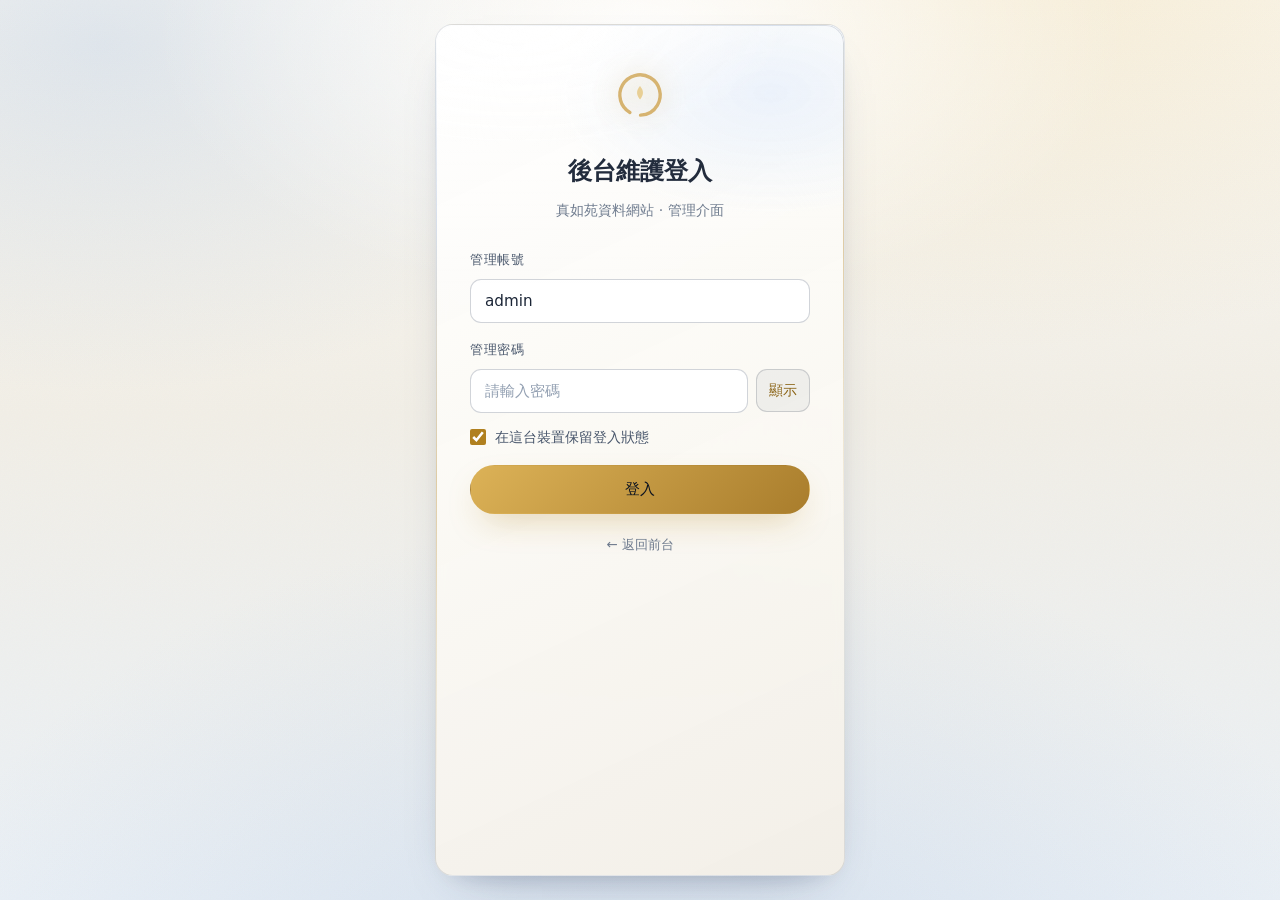
==== commit efcfb36b: "Add files via upload" ====
--- a/admin.html
+++ b/admin.html
@@ -148,6 +148,6 @@
 
   <script src="assets/js/config.js?v=6"></script>
   <script src="assets/js/api.js?v=40"></script>
-  <script src="assets/js/admin.js?v=66"></script>
+  <script src="assets/js/admin.js?v=67"></script>
 </body>
 </html>
--- a/assets/css/admin.css
+++ b/assets/css/admin.css
@@ -581,6 +581,12 @@
   color: var(--text-soft);
   line-height: 1.5;
 }
+
+/* 右下角快速跳頁：沿用主站的 .page-jump 樣式，只有登入後的維護畫面才需要 */
+.page-jump { display: none; }
+.admin-shell.active ~ .page-jump { display: grid; }
+/* 燈箱開啟時整頁不可捲動，按鈕一併收起 */
+html.admin-modal-open .admin-shell.active ~ .page-jump { display: none; }
 
 .toast {
   position: fixed; bottom: 24px; left: 50%; transform: translateX(-50%) translateY(20px); z-index: 300;
